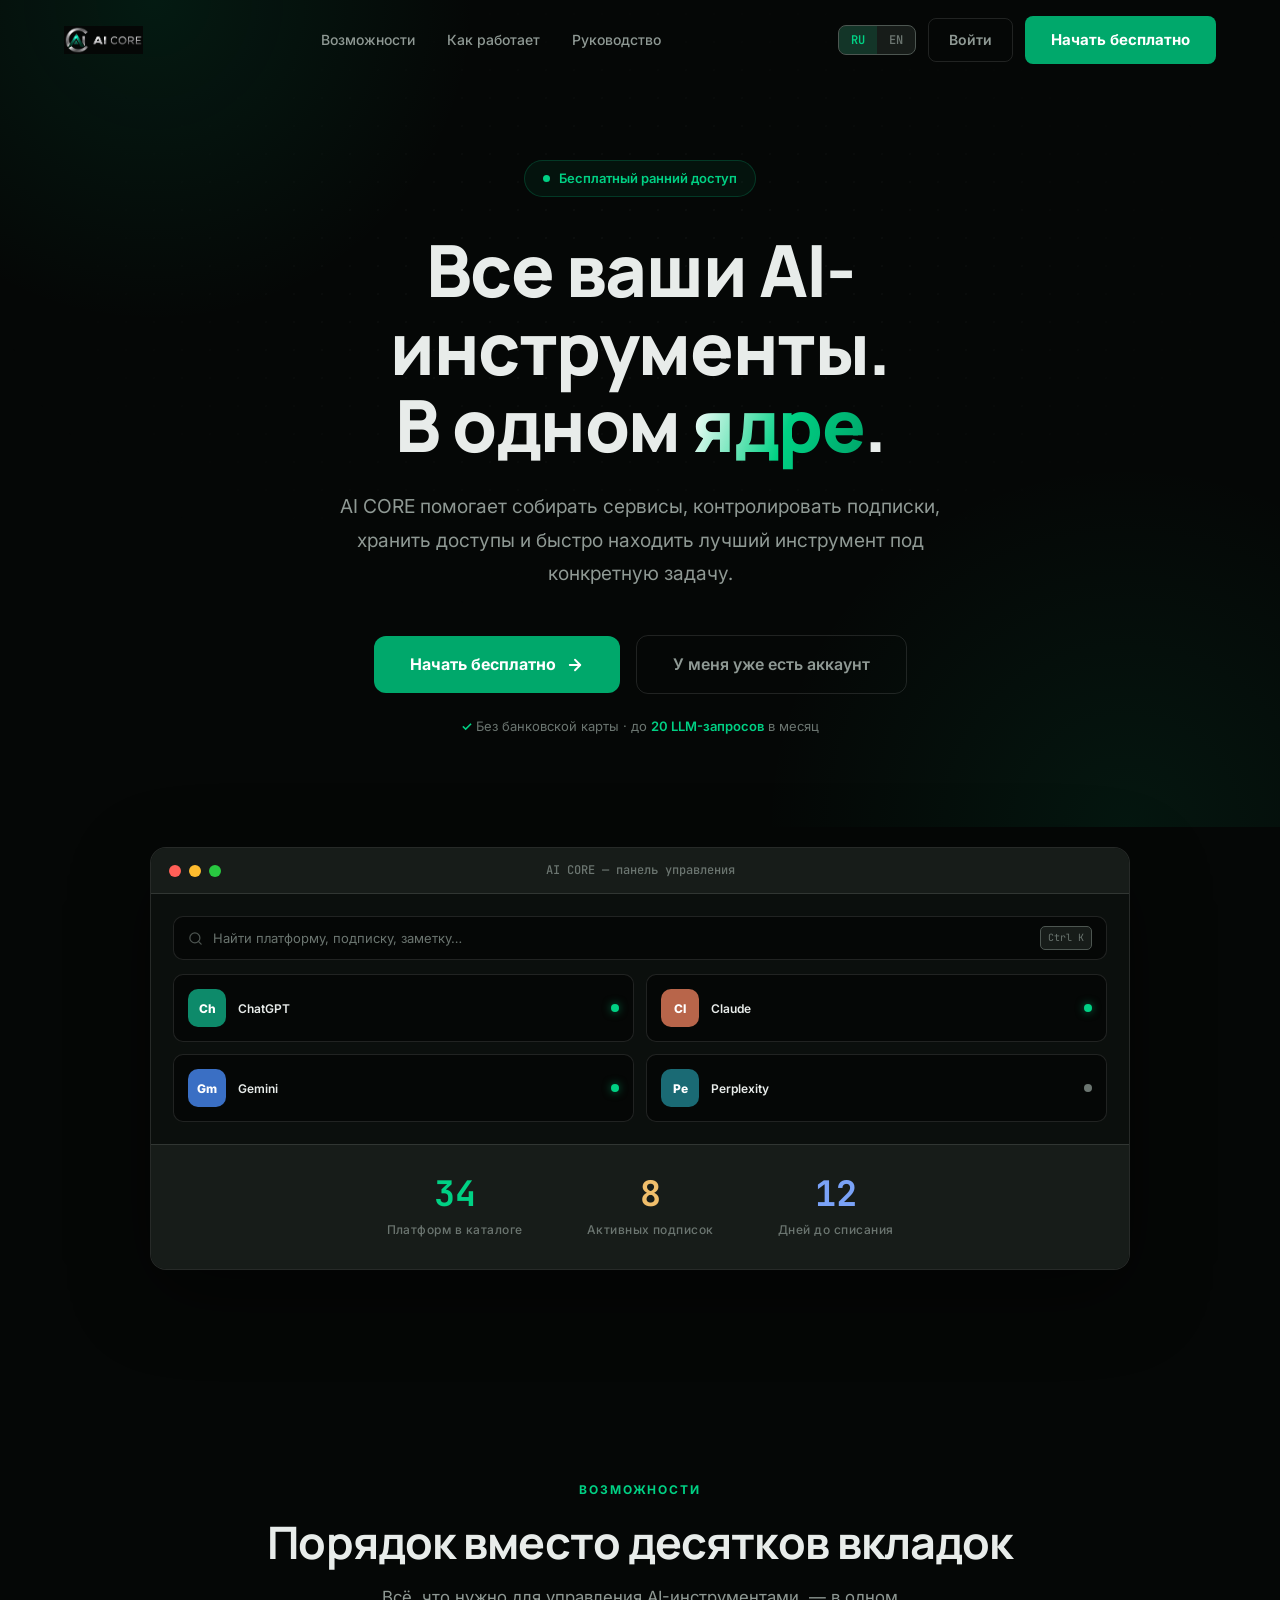
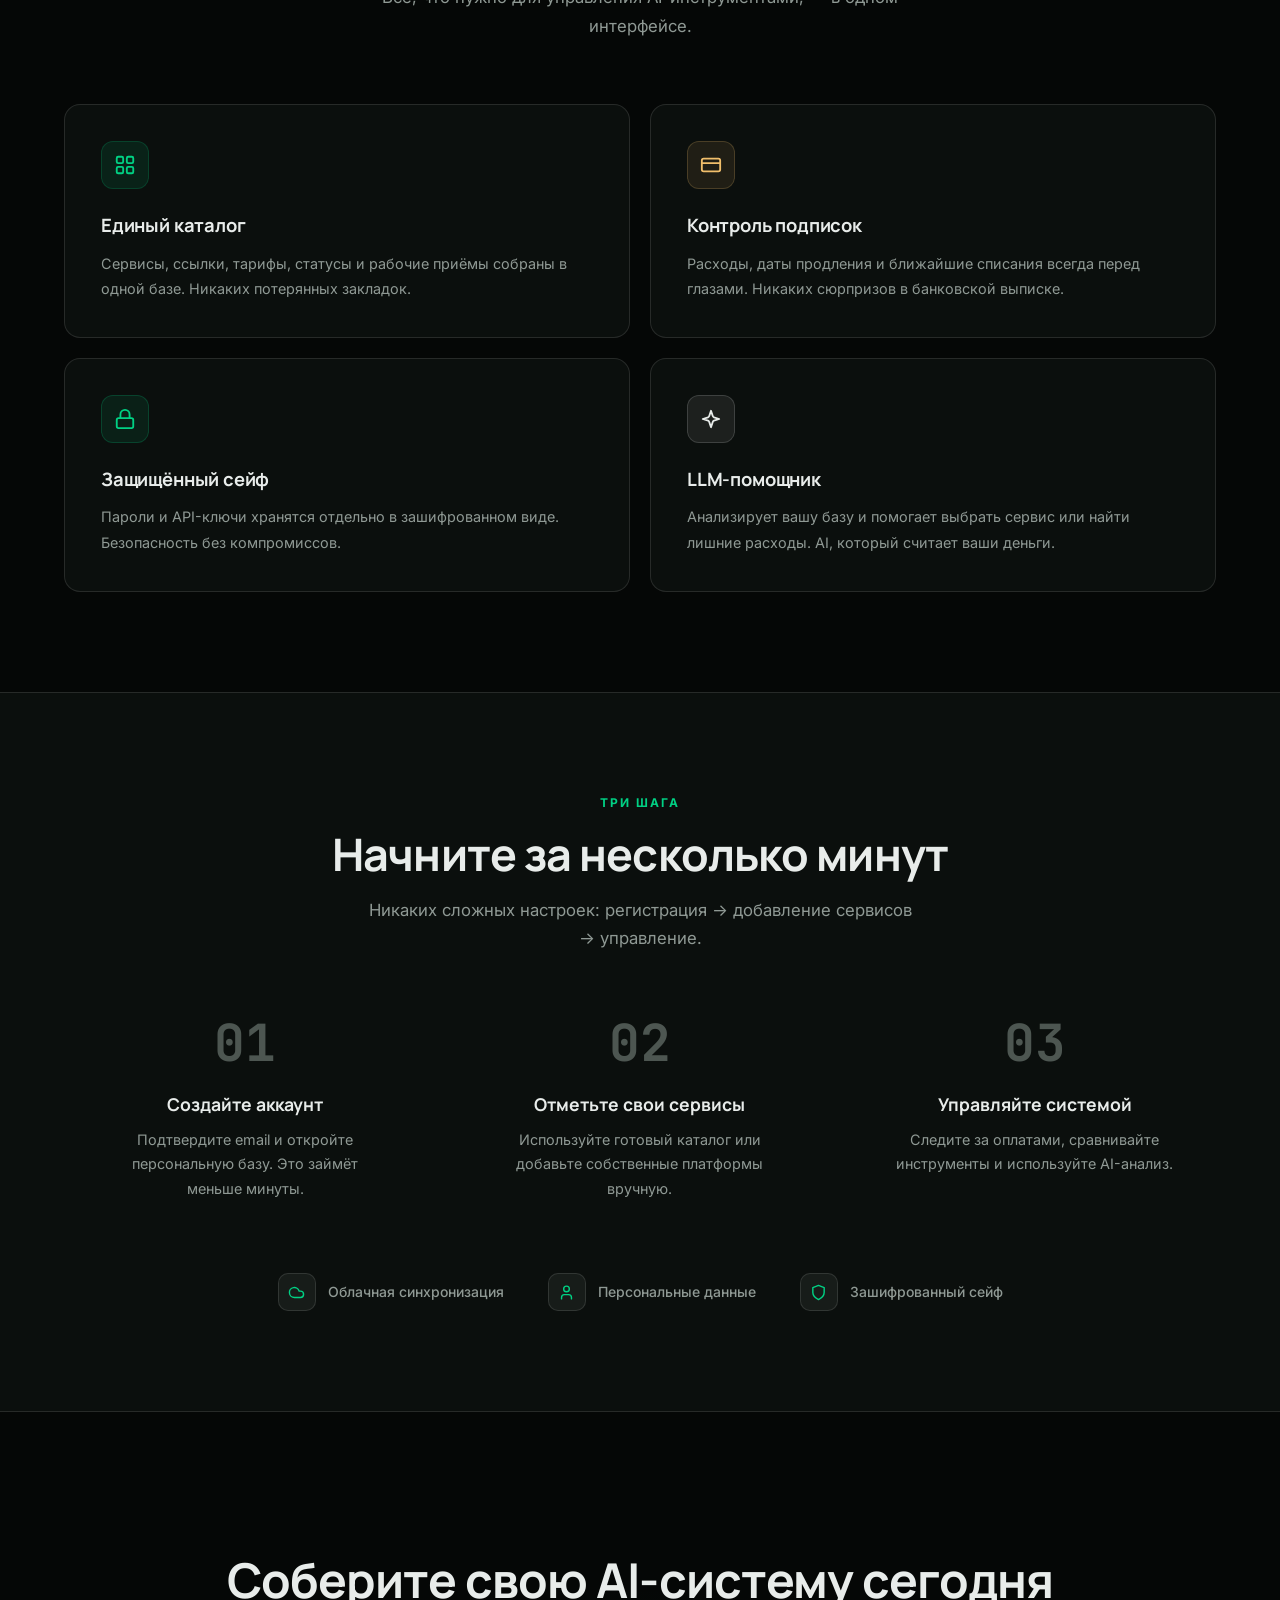
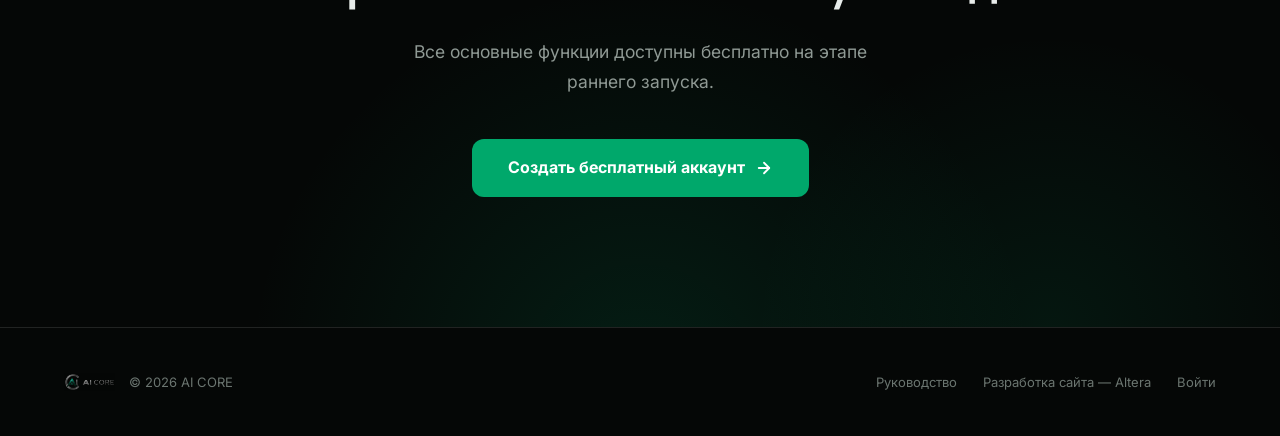
==== index.html @ 50fbb4fe "Ребрендинг по AI CORE Brand System 2026: изумруд вместо лаванды - Лендинг: токены Obsidian/Onyx/Grap" ====
<!DOCTYPE html>
<html translate="no" lang="ru" class="lang-ru">
<head>
<meta charset="UTF-8">
<meta name="google" content="notranslate">
<meta name="viewport" content="width=device-width, initial-scale=1.0">
<meta name="description" content="AI CORE — личное пространство для управления AI-платформами, подписками, доступами и рабочими приёмами.">
<meta name="theme-color" content="#050706">
<title>AI CORE — управляйте AI-инструментами в одном месте</title>
<link rel="icon" type="image/svg+xml" href="assets/AI-CORE-favicon.svg">
<link rel="icon" type="image/png" sizes="32x32" href="assets/AI-CORE-favicon-32.png">
<link rel="apple-touch-icon" href="assets/AI-CORE-apple-touch.png">
<meta property="og:title" content="AI CORE — управляйте AI-инструментами в одном месте">
<meta property="og:description" content="Сервисы, подписки, доступы и рабочие приёмы — всё в одном ядре.">
<meta property="og:image" content="assets/AI-CORE-og-image.png">
<meta property="og:type" content="website">
<meta property="og:url" content="https://vladimir-ing.github.io/Base_AI_platform/">
<link rel="preconnect" href="https://fonts.googleapis.com">
<link rel="preconnect" href="https://fonts.gstatic.com" crossorigin>
<link href="https://fonts.googleapis.com/css2?family=Manrope:wght@600;700;800&family=Inter:wght@400;500;600;700;800;900&family=JetBrains+Mono:wght@500;700&display=swap" rel="stylesheet">
<style>
*, *::before, *::after { margin: 0; padding: 0; box-sizing: border-box; }
:root {
  /* AI CORE Brand System 2026: Obsidian + серебро + изумруд (правило 80/15/5) */
  --bg: #050706;                        /* Obsidian — основной фон */
  --bg-card: #0B0F0D;                   /* Onyx — секции */
  --bg-elevated: #171C19;               /* Graphite — карточки, панели */
  --border: #4D5651;                    /* Steel — поля ввода и hover */
  --border-light: rgba(232, 236, 234, 0.12); /* Platinum 12% — спокойные линии */
  --text: #E8ECEA;                      /* Platinum — заголовки */
  --text-secondary: #8F9994;            /* Titanium — вторичный текст */
  --text-muted: #6B7570;
  --accent: #00A86B;                    /* Emerald — главный акцент, CTA */
  --accent-light: #00D184;              /* Signal — hover, активные состояния */
  --accent-dark: #005C3B;               /* Emerald Dark — pressed */
  --ok: #00D184;
  --orange: #f0be6b;
  --blue: #7aa2f7;
  --cyan: #00d4ff;
  --radius: 16px;
  --radius-sm: 10px;
  --radius-xs: 8px;
  --shadow: 0 24px 80px rgba(0, 0, 0, 0.45);
  --glow: 0 0 32px rgba(0, 209, 132, 0.18);
  --glow-subtle: 0 0 16px rgba(0, 209, 132, 0.10);
  --transition: 0.3s cubic-bezier(0.22, 1, 0.36, 1);
  --font-heading: 'Manrope', 'Inter', sans-serif;
  --font-mono: 'JetBrains Mono', 'SF Mono', Consolas, monospace;
}
html { scroll-behavior: smooth; scroll-padding-top: 90px; }
body {
  font-family: 'Inter', -apple-system, BlinkMacSystemFont, 'Segoe UI', sans-serif;
  background: var(--bg);
  color: var(--text);
  line-height: 1.6;
  overflow-x: hidden;
  -webkit-font-smoothing: antialiased;
  text-rendering: optimizeLegibility;
}
a { color: inherit; }
button { font-family: inherit; }
::selection { background: var(--accent); color: #fff; }
:focus-visible { outline: 2px solid var(--accent-light); outline-offset: 3px; border-radius: 4px; }
.container { max-width: 1200px; margin: 0 auto; padding: 0 24px; }

/* ── Переключение языка: видимость через класс на <html>, каждый элемент
      сохраняет своё природное отображение ─────────────────────────── */
.lang-ru [data-lang="en"], .lang-en [data-lang="ru"] { display: none !important; }

/* ── Анимации ──────────────────────────────────────────────────────── */
@keyframes fadeInUp { from { opacity: 0; transform: translateY(30px); } to { opacity: 1; transform: translateY(0); } }
@keyframes fadeIn { from { opacity: 0; } to { opacity: 1; } }
@keyframes pulseDot { 0%, 100% { opacity: 1; box-shadow: 0 0 0 0 rgba(0, 209, 132, 0.5); } 50% { opacity: 0.6; box-shadow: 0 0 0 5px rgba(0, 209, 132, 0); } }
@keyframes skeleton { 0% { opacity: 0.45; } 50% { opacity: 0.9; } 100% { opacity: 0.45; } }
.reveal { opacity: 0; transform: translateY(30px); transition: opacity 0.7s ease, transform 0.7s ease; }
.reveal.visible { opacity: 1; transform: translateY(0); }
.features-grid .reveal:nth-child(2) { transition-delay: 0.08s; }
.features-grid .reveal:nth-child(3) { transition-delay: 0.16s; }
.features-grid .reveal:nth-child(4) { transition-delay: 0.24s; }
.workflow-steps .reveal:nth-child(2) { transition-delay: 0.12s; }
.workflow-steps .reveal:nth-child(3) { transition-delay: 0.24s; }

/* ── Прогресс скролла ──────────────────────────────────────────────── */
.scroll-progress { position: fixed; top: 0; left: 0; height: 2px; width: 0; background: linear-gradient(90deg, var(--accent), var(--accent-light)); z-index: 1001; }

/* ── Навбар ────────────────────────────────────────────────────────── */
.navbar {
  position: fixed; top: 0; left: 0; right: 0; z-index: 1000;
  padding: 16px 0;
  transition: background 0.3s ease, backdrop-filter 0.3s ease, box-shadow 0.3s ease, padding 0.3s ease;
}
.navbar.scrolled {
  padding: 10px 0;
  background: rgba(5, 7, 6, 0.88);
  backdrop-filter: blur(20px) saturate(1.4);
  -webkit-backdrop-filter: blur(20px) saturate(1.4);
  box-shadow: 0 1px 0 var(--border-light);
}
.navbar-inner { display: flex; align-items: center; justify-content: space-between; max-width: 1200px; margin: 0 auto; padding: 0 24px; }
.navbar-logo { display: flex; align-items: center; gap: 10px; text-decoration: none; color: var(--text); }
.navbar-logo img { height: 28px; width: auto; display: block; }
.navbar-links { display: flex; align-items: center; gap: 32px; list-style: none; }
.navbar-links a { color: var(--text-secondary); text-decoration: none; font-size: 14px; font-weight: 500; transition: color var(--transition); }
.navbar-links a:hover { color: var(--text); }
.navbar-actions { display: flex; align-items: center; gap: 12px; }
.lang-switch { display: flex; background: var(--bg-elevated); border-radius: var(--radius-xs); overflow: hidden; border: 1px solid var(--border); }
.lang-btn { padding: 6px 12px; font-size: 12px; font-weight: 600; color: var(--text-muted); background: transparent; border: none; cursor: pointer; transition: all var(--transition); font-family: var(--font-mono); }
.lang-btn.active { background: rgba(0, 168, 107, 0.18); color: var(--accent-light); }
.lang-btn:hover:not(.active) { color: var(--text); }

/* ── Кнопки ────────────────────────────────────────────────────────── */
.btn-ghost {
  padding: 10px 20px; border-radius: var(--radius-xs); font-size: 14px; font-weight: 600;
  color: var(--text-secondary); background: transparent; border: 1px solid var(--border-light);
  cursor: pointer; text-decoration: none; transition: all var(--transition);
}
.btn-ghost:hover { color: var(--text); border-color: var(--border); background: var(--bg-elevated); }
.btn-primary {
  display: inline-flex; align-items: center; gap: 10px;
  padding: 12px 26px; border-radius: var(--radius-xs); font-size: 15px; font-weight: 700;
  color: #fff; background: var(--accent); border: none; cursor: pointer; text-decoration: none;
  transition: background var(--transition), box-shadow var(--transition);
}
.btn-primary:hover { background: var(--accent-light); box-shadow: var(--glow); }
.btn-primary:active { background: var(--accent-dark); box-shadow: var(--glow-subtle); }
.btn-primary svg { transition: transform var(--transition); }
.btn-primary:hover svg { transform: translateX(4px); }
.btn-large { padding: 16px 36px; font-size: 16px; border-radius: 12px; }
.mobile-toggle { display: none; background: none; border: none; color: var(--text); cursor: pointer; padding: 6px; }
.mobile-toggle svg { display: block; }

/* ── Hero ──────────────────────────────────────────────────────────── */
.hero { padding: 160px 0 90px; text-align: center; position: relative; overflow: hidden; }
.hero::before {
  content: ''; position: absolute; inset: 0;
  background:
    radial-gradient(460px circle at 12% 0%, rgba(0, 168, 107, 0.12), transparent 70%),
    radial-gradient(520px circle at 88% 100%, rgba(0, 209, 132, 0.08), transparent 70%);
  pointer-events: none;
}
.hero::after {
  content: ''; position: absolute; inset: 0; pointer-events: none;
  background-image: radial-gradient(rgba(232, 236, 234, 0.03) 1px, transparent 1px);
  background-size: 28px 28px;
  -webkit-mask-image: radial-gradient(ellipse 70% 55% at 50% 35%, #000 20%, transparent 75%);
  mask-image: radial-gradient(ellipse 70% 55% at 50% 35%, #000 20%, transparent 75%);
}
.hero .container { position: relative; z-index: 1; }
.hero-badge {
  display: inline-flex; align-items: center; gap: 9px; padding: 7px 18px;
  background: rgba(0, 168, 107, 0.08); border: 1px solid rgba(0, 168, 107, 0.26);
  border-radius: 100px; font-size: 13px; font-weight: 600; color: var(--accent-light);
  margin-bottom: 34px; animation: fadeIn 0.8s ease;
}
.hero-badge-dot { width: 7px; height: 7px; flex: none; background: var(--accent-light); border-radius: 50%; animation: pulseDot 2s infinite; }
.hero h1 {
  font-family: var(--font-heading);
  font-size: clamp(2.8rem, 6vw, 4.5rem); font-weight: 800; line-height: 1.08;
  letter-spacing: -0.02em; margin-bottom: 26px; max-width: 800px;
  margin-left: auto; margin-right: auto;
  animation: fadeInUp 0.8s ease 0.1s both;
}
.hero h1 .highlight {
  background: linear-gradient(110deg, #fff 5%, #00D184 55%, #00A86B 95%);
  -webkit-background-clip: text; -webkit-text-fill-color: transparent; background-clip: text;
}
.hero-subtitle {
  font-size: clamp(1rem, 2vw, 1.2rem); color: var(--text-secondary);
  max-width: 620px; margin: 0 auto 44px; line-height: 1.75;
  animation: fadeInUp 0.8s ease 0.2s both;
}
.hero-actions { display: flex; align-items: center; justify-content: center; gap: 16px; margin-bottom: 22px; flex-wrap: wrap; animation: fadeInUp 0.8s ease 0.3s both; }
.hero-note { font-size: 13px; color: var(--text-muted); animation: fadeInUp 0.8s ease 0.4s both; }
.hero-note b { color: var(--ok); font-weight: 600; }

/* ── Превью продукта ───────────────────────────────────────────────── */
.preview { padding: 20px 0 110px; position: relative; }
.preview-window {
  max-width: 980px; margin: 0 auto; background: var(--bg-card);
  border: 1px solid var(--border-light); border-radius: var(--radius);
  overflow: hidden; box-shadow: var(--shadow);
}
.preview-titlebar {
  display: flex; align-items: center; gap: 8px; padding: 13px 18px;
  background: var(--bg-elevated); border-bottom: 1px solid var(--border-light);
}
.preview-dot { width: 12px; height: 12px; border-radius: 50%; flex: none; }
.preview-dot.red { background: #ff5f57; } .preview-dot.yellow { background: #febc2e; } .preview-dot.green { background: #28c840; }
.preview-titlebar-text { flex: 1; text-align: center; font-size: 12px; color: var(--text-muted); font-weight: 500; font-family: var(--font-mono); }
.preview-body { padding: 22px; display: grid; gap: 14px; }
.mock-search {
  display: flex; align-items: center; gap: 10px; height: 44px; padding: 0 14px;
  background: var(--bg); border: 1px solid var(--border-light); border-radius: var(--radius-sm);
  color: var(--text-muted); font-size: 13px;
}
.mock-search svg { flex: none; opacity: 0.7; }
.mock-search .kbd {
  margin-left: auto; font-family: var(--font-mono); font-size: 10px; padding: 3px 7px;
  border: 1px solid var(--border); border-radius: 5px; background: var(--bg-elevated); color: var(--text-muted);
}
.mock-grid { display: grid; grid-template-columns: repeat(2, 1fr); gap: 12px; }
.mock-card {
  display: flex; align-items: center; gap: 12px; padding: 14px;
  background: var(--bg); border: 1px solid var(--border-light); border-radius: var(--radius-sm);
  transition: border-color var(--transition), transform var(--transition);
}
.mock-card:hover { border-color: var(--border); transform: translateY(-2px); }
.mock-icon { width: 38px; height: 38px; flex: none; display: grid; place-items: center; border-radius: 10px; font-size: 12px; font-weight: 800; color: #fff; }
.mock-icon.chat { background: #0D8A6A; } .mock-icon.coral { background: #B8654A; }
.mock-icon.blue { background: #3A6FC4; } .mock-icon.cyan { background: #1A6A74; }
.mock-card-body { flex: 1; min-width: 0; }
.mock-card b { display: block; font-size: 12px; font-weight: 600; }
.mock-line { height: 5px; margin-top: 7px; border-radius: 4px; background: rgba(232, 236, 234, 0.08); animation: skeleton 2.6s ease-in-out infinite; }
.mock-line.short { width: 62%; }
.mock-status { width: 8px; height: 8px; flex: none; border-radius: 50%; }
.mock-status.on { background: var(--ok); box-shadow: 0 0 8px rgba(0, 209, 132, 0.55); }
.mock-status.off { background: var(--text-muted); }
.preview-stats {
  display: flex; justify-content: center; gap: 64px; padding: 30px 24px;
  background: var(--bg-elevated); border-top: 1px solid var(--border-light); flex-wrap: wrap;
}
.preview-stat { text-align: center; }
.preview-stat-value { font-size: 2.2rem; font-weight: 700; letter-spacing: -0.02em; font-family: var(--font-mono); line-height: 1.1; }
.preview-stat-value.green { color: var(--ok); } .preview-stat-value.orange { color: var(--orange); } .preview-stat-value.blue { color: var(--blue); }
.preview-stat-label { font-size: 12px; color: var(--text-muted); margin-top: 6px; font-weight: 500; letter-spacing: 0.04em; }

/* ── Секции ────────────────────────────────────────────────────────── */
.features { padding: 100px 0; }
.section-label { font-size: 12px; font-weight: 700; letter-spacing: 0.16em; text-transform: uppercase; color: var(--accent-light); text-align: center; margin-bottom: 16px; }
.section-title { font-family: var(--font-heading); font-size: clamp(1.8rem, 4vw, 2.8rem); font-weight: 700; text-align: center; letter-spacing: -0.02em; margin-bottom: 16px; line-height: 1.15; }
.section-subtitle { font-size: 1.05rem; color: var(--text-secondary); text-align: center; max-width: 560px; margin: 0 auto 64px; line-height: 1.7; }

.features-grid { display: grid; grid-template-columns: 1fr 1fr; gap: 20px; }
.feature-card {
  background: var(--bg-card); border: 1px solid var(--border-light); border-radius: var(--radius);
  padding: 36px; transition: transform var(--transition), border-color var(--transition), box-shadow var(--transition);
  position: relative; overflow: hidden;
}
.feature-card::before {
  content: ''; position: absolute; top: 0; left: 10%; right: 10%; height: 2px;
  background: linear-gradient(90deg, transparent, var(--accent), var(--accent-light), transparent);
  opacity: 0; transition: opacity var(--transition);
}
.feature-card:hover { border-color: rgba(0, 209, 132, 0.45); transform: translateY(-3px); box-shadow: 0 12px 40px rgba(0, 0, 0, 0.35); }
.feature-card:hover::before { opacity: 1; }
.feature-icon {
  width: 48px; height: 48px; border-radius: 12px; display: grid; place-items: center;
  margin-bottom: 22px; border: 1px solid;
}
.feature-icon.catalog { background: rgba(0, 168, 107, 0.12); border-color: rgba(0, 168, 107, 0.24); color: var(--accent-light); }
.feature-icon.billing { background: rgba(240, 190, 107, 0.09); border-color: rgba(240, 190, 107, 0.2); color: var(--orange); }
.feature-icon.vault { background: rgba(0, 209, 132, 0.09); border-color: rgba(0, 209, 132, 0.2); color: var(--ok); }
.feature-icon.ai { background: rgba(232, 236, 234, 0.08); border-color: rgba(232, 236, 234, 0.16); color: var(--text); }
.feature-card h3 { font-family: var(--font-heading); font-size: 1.15rem; font-weight: 700; margin-bottom: 10px; letter-spacing: -0.01em; }
.feature-card p { font-size: 0.9rem; color: var(--text-secondary); line-height: 1.75; }

/* ── Как работает ──────────────────────────────────────────────────── */
.workflow { padding: 100px 0; background: var(--bg-card); border-top: 1px solid var(--border-light); border-bottom: 1px solid var(--border-light); }
.workflow-steps { display: grid; grid-template-columns: repeat(3, 1fr); gap: 32px; margin-top: 64px; }
.workflow-step { text-align: center; }
.workflow-step-number {
  font-family: var(--font-mono); font-size: 3.2rem; font-weight: 700;
  color: var(--border); line-height: 1; margin-bottom: 22px;
  transition: color var(--transition), text-shadow var(--transition);
}
.workflow-step:hover .workflow-step-number { color: var(--accent); }
.workflow-step h3 { font-family: var(--font-heading); font-size: 1.1rem; font-weight: 700; margin-bottom: 10px; }
.workflow-step p { font-size: 0.9rem; color: var(--text-secondary); line-height: 1.7; max-width: 280px; margin: 0 auto; }
.trust { display: flex; justify-content: center; gap: 44px; margin-top: 72px; flex-wrap: wrap; }
.trust-item { display: flex; align-items: center; gap: 12px; font-size: 14px; color: var(--text-secondary); font-weight: 500; }
.trust-icon { width: 38px; height: 38px; border-radius: var(--radius-sm); background: var(--bg-elevated); border: 1px solid var(--border-light); display: grid; place-items: center; color: var(--accent-light); }

/* ── Финальный CTA ─────────────────────────────────────────────────── */
.cta { padding: 130px 0; text-align: center; position: relative; overflow: hidden; }
.cta::before {
  content: ''; position: absolute; inset: 0;
  background:
    radial-gradient(560px circle at 50% 110%, rgba(0, 168, 107, 0.14), transparent 70%),
    radial-gradient(420px circle at 82% 100%, rgba(0, 209, 132, 0.08), transparent 70%);
  pointer-events: none;
}
.cta .container { position: relative; z-index: 1; }
.cta h2 { font-family: var(--font-heading); font-size: clamp(2rem, 4vw, 3rem); font-weight: 700; letter-spacing: -0.02em; margin-bottom: 18px; }
.cta p { font-size: 1.1rem; color: var(--text-secondary); margin: 0 auto 42px; max-width: 500px; line-height: 1.7; }

/* ── Футер ─────────────────────────────────────────────────────────── */
.footer { padding: 44px 0; border-top: 1px solid var(--border-light); }
.footer-inner { display: flex; align-items: center; justify-content: space-between; flex-wrap: wrap; gap: 18px; }
.footer-left { display: flex; align-items: center; gap: 14px; }
.footer-logo { height: 18px; width: auto; opacity: 0.55; display: block; }
.footer-copy { font-size: 13px; color: var(--text-muted); }
.footer-links { display: flex; gap: 26px; }
.footer-links a { font-size: 13px; color: var(--text-muted); text-decoration: none; transition: color var(--transition); }
.footer-links a:hover { color: var(--text-secondary); }

/* ── Мобильная версия ──────────────────────────────────────────────── */
@media (max-width: 768px) {
  .mobile-toggle { display: block; }
  .navbar-links {
    display: none; position: absolute; top: 100%; left: 0; right: 0;
    flex-direction: column; align-items: stretch; gap: 0;
    background: rgba(5, 7, 6, 0.96); backdrop-filter: blur(20px);
    -webkit-backdrop-filter: blur(20px);
    border-bottom: 1px solid var(--border-light); padding: 8px 24px 16px;
  }
  .navbar-links.open { display: flex; }
  .navbar-links li { border-top: 1px solid var(--border-light); }
  .navbar-links li:first-child { border-top: none; }
  .navbar-links a { display: block; padding: 14px 0; font-size: 15px; }
  .navbar-actions .btn-ghost { display: none; }
  .hero { padding: 130px 0 70px; }
  .hero-actions { flex-direction: column; width: 100%; }
  .hero-actions .btn-primary, .hero-actions .btn-ghost { width: 100%; justify-content: center; }
  .features, .workflow { padding: 64px 0; }
  .features-grid, .workflow-steps { grid-template-columns: 1fr; }
  .preview { padding: 10px 0 70px; }
  .preview-stats { gap: 28px; }
  .mock-grid { grid-template-columns: 1fr; }
  .trust { gap: 20px; flex-direction: column; align-items: center; }
}
@media (prefers-reduced-motion: reduce) {
  html { scroll-behavior: auto; }
  .reveal { opacity: 1; transform: none; transition: none; }
  .hero-badge-dot, .mock-line { animation: none; }
  .btn-primary, .feature-card, .workflow-step-number { transition: none; }
}
</style>
</head>
<body>
<div class="scroll-progress" id="scrollProgress"></div>

<nav class="navbar" id="navbar">
  <div class="navbar-inner">
    <a href="index.html" class="navbar-logo" aria-label="AI CORE">
      <img src="assets/AI-CORE-logo-horizontal-web.png" alt="AI CORE">
    </a>
    <button class="mobile-toggle" id="mobileToggle" aria-label="Меню" aria-expanded="false">
      <svg id="iconMenu" width="22" height="22" viewBox="0 0 24 24" fill="none" stroke="currentColor" stroke-width="2" stroke-linecap="round"><line x1="4" y1="7" x2="20" y2="7"/><line x1="4" y1="12" x2="20" y2="12"/><line x1="4" y1="17" x2="20" y2="17"/></svg>
      <svg id="iconClose" width="22" height="22" viewBox="0 0 24 24" fill="none" stroke="currentColor" stroke-width="2" stroke-linecap="round" style="display:none"><line x1="6" y1="6" x2="18" y2="18"/><line x1="18" y1="6" x2="6" y2="18"/></svg>
    </button>
    <ul class="navbar-links" id="navLinks">
      <li><a href="#features"><span data-lang="ru">Возможности</span><span data-lang="en">Features</span></a></li>
      <li><a href="#workflow"><span data-lang="ru">Как работает</span><span data-lang="en">How it works</span></a></li>
      <li><a href="guide.html"><span data-lang="ru">Руководство</span><span data-lang="en">Guide</span></a></li>
    </ul>
    <div class="navbar-actions">
      <div class="lang-switch" role="group" aria-label="Language">
        <button class="lang-btn" type="button" data-set-lang="ru">RU</button>
        <button class="lang-btn" type="button" data-set-lang="en">EN</button>
      </div>
      <a href="login.html?view=login" class="btn-ghost"><span data-lang="ru">Войти</span><span data-lang="en">Log in</span></a>
      <a href="login.html?view=signup" class="btn-primary"><span data-lang="ru">Начать бесплатно</span><span data-lang="en">Get started</span></a>
    </div>
  </div>
</nav>

<section class="hero">
  <div class="container">
    <div class="hero-badge"><span class="hero-badge-dot"></span><span data-lang="ru">Бесплатный ранний доступ</span><span data-lang="en">Free early access</span></div>
    <h1 data-lang="ru">Все ваши AI-инструменты.<br>В одном <span class="highlight">ядре</span>.</h1>
    <h1 data-lang="en">All your AI tools.<br>In one <span class="highlight">core</span>.</h1>
    <p class="hero-subtitle" data-lang="ru">AI CORE помогает собирать сервисы, контролировать подписки, хранить доступы и быстро находить лучший инструмент под конкретную задачу.</p>
    <p class="hero-subtitle" data-lang="en">AI CORE helps you collect services, track subscriptions, store credentials, and quickly find the best tool for any task.</p>
    <div class="hero-actions">
      <a href="login.html?view=signup" class="btn-primary btn-large">
        <span data-lang="ru">Начать бесплатно</span><span data-lang="en">Get started free</span>
        <svg width="18" height="18" viewBox="0 0 24 24" fill="none" stroke="currentColor" stroke-width="2.4" stroke-linecap="round" stroke-linejoin="round"><line x1="5" y1="12" x2="19" y2="12"/><polyline points="12 5 19 12 12 19"/></svg>
      </a>
      <a href="login.html?view=login" class="btn-ghost btn-large"><span data-lang="ru">У меня уже есть аккаунт</span><span data-lang="en">I already have an account</span></a>
    </div>
    <p class="hero-note"><b>✓</b> <span data-lang="ru">Без банковской карты · до <b>20 LLM-запросов</b> в месяц</span><span data-lang="en">No credit card · up to <b>20 LLM requests</b> per month</span></p>
  </div>
</section>

<section class="preview reveal">
  <div class="container">
    <div class="preview-window">
      <div class="preview-titlebar">
        <span class="preview-dot red"></span><span class="preview-dot yellow"></span><span class="preview-dot green"></span>
        <span class="preview-titlebar-text" data-lang="ru">AI CORE — панель управления</span>
        <span class="preview-titlebar-text" data-lang="en">AI CORE — dashboard</span>
        <span style="width:52px" aria-hidden="true"></span>
      </div>
      <div class="preview-body">
        <div class="mock-search">
          <svg width="15" height="15" viewBox="0 0 24 24" fill="none" stroke="currentColor" stroke-width="2" stroke-linecap="round"><circle cx="11" cy="11" r="8"/><line x1="21" y1="21" x2="16.65" y2="16.65"/></svg>
          <span data-lang="ru">Найти платформу, подписку, заметку…</span>
          <span data-lang="en">Search platforms, subscriptions, notes…</span>
          <span class="kbd">Ctrl K</span>
        </div>
        <div class="mock-grid">
          <div class="mock-card"><span class="mock-icon chat">Ch</span><div class="mock-card-body"><b>ChatGPT</b><span class="mock-line"></span></div><span class="mock-status on"></span></div>
          <div class="mock-card"><span class="mock-icon coral">Cl</span><div class="mock-card-body"><b>Claude</b><span class="mock-line short"></span></div><span class="mock-status on"></span></div>
          <div class="mock-card"><span class="mock-icon blue">Gm</span><div class="mock-card-body"><b>Gemini</b><span class="mock-line short"></span></div><span class="mock-status on"></span></div>
          <div class="mock-card"><span class="mock-icon cyan">Pe</span><div class="mock-card-body"><b>Perplexity</b><span class="mock-line"></span></div><span class="mock-status off"></span></div>
        </div>
      </div>
      <div class="preview-stats">
        <div class="preview-stat">
          <div class="preview-stat-value green" data-count="34">0</div>
          <div class="preview-stat-label" data-lang="ru">Платформ в каталоге</div>
          <div class="preview-stat-label" data-lang="en">Platforms tracked</div>
        </div>
        <div class="preview-stat">
          <div class="preview-stat-value orange" data-count="8">0</div>
          <div class="preview-stat-label" data-lang="ru">Активных подписок</div>
          <div class="preview-stat-label" data-lang="en">Active subscriptions</div>
        </div>
        <div class="preview-stat">
          <div class="preview-stat-value blue" data-count="12">0</div>
          <div class="preview-stat-label" data-lang="ru">Дней до списания</div>
          <div class="preview-stat-label" data-lang="en">Days until billing</div>
        </div>
      </div>
    </div>
  </div>
</section>

<section class="features" id="features">
  <div class="container">
    <div class="section-label reveal"><span data-lang="ru">Возможности</span><span data-lang="en">Features</span></div>
    <h2 class="section-title reveal" data-lang="ru">Порядок вместо десятков вкладок</h2>
    <h2 class="section-title reveal" data-lang="en">Clarity instead of dozens of tabs</h2>
    <p class="section-subtitle reveal" data-lang="ru">Всё, что нужно для управления AI-инструментами, — в одном интерфейсе.</p>
    <p class="section-subtitle reveal" data-lang="en">Everything you need to manage AI tools — in one interface.</p>
    <div class="features-grid">
      <div class="feature-card reveal">
        <div class="feature-icon catalog">
          <svg width="22" height="22" viewBox="0 0 24 24" fill="none" stroke="currentColor" stroke-width="2" stroke-linecap="round" stroke-linejoin="round"><rect x="3" y="3" width="7" height="7" rx="1.5"/><rect x="14" y="3" width="7" height="7" rx="1.5"/><rect x="14" y="14" width="7" height="7" rx="1.5"/><rect x="3" y="14" width="7" height="7" rx="1.5"/></svg>
        </div>
        <h3 data-lang="ru">Единый каталог</h3><h3 data-lang="en">Unified catalog</h3>
        <p data-lang="ru">Сервисы, ссылки, тарифы, статусы и рабочие приёмы собраны в одной базе. Никаких потерянных закладок.</p>
        <p data-lang="en">Services, links, pricing, statuses and workflows — all in one place. No more lost bookmarks.</p>
      </div>
      <div class="feature-card reveal">
        <div class="feature-icon billing">
          <svg width="22" height="22" viewBox="0 0 24 24" fill="none" stroke="currentColor" stroke-width="2" stroke-linecap="round" stroke-linejoin="round"><rect x="2" y="5" width="20" height="14" rx="2"/><line x1="2" y1="10" x2="22" y2="10"/></svg>
        </div>
        <h3 data-lang="ru">Контроль подписок</h3><h3 data-lang="en">Subscription tracking</h3>
        <p data-lang="ru">Расходы, даты продления и ближайшие списания всегда перед глазами. Никаких сюрпризов в банковской выписке.</p>
        <p data-lang="en">Expenses, renewal dates and upcoming charges at a glance. No surprises on your bank statement.</p>
      </div>
      <div class="feature-card reveal">
        <div class="feature-icon vault">
          <svg width="22" height="22" viewBox="0 0 24 24" fill="none" stroke="currentColor" stroke-width="2" stroke-linecap="round" stroke-linejoin="round"><rect x="3" y="11" width="18" height="11" rx="2"/><path d="M7 11V7a5 5 0 0 1 10 0v4"/></svg>
        </div>
        <h3 data-lang="ru">Защищённый сейф</h3><h3 data-lang="en">Encrypted vault</h3>
        <p data-lang="ru">Пароли и API-ключи хранятся отдельно в зашифрованном виде. Безопасность без компромиссов.</p>
        <p data-lang="en">Passwords and API keys are stored separately in encrypted form. Security without compromise.</p>
      </div>
      <div class="feature-card reveal">
        <div class="feature-icon ai">
          <svg width="22" height="22" viewBox="0 0 24 24" fill="none" stroke="currentColor" stroke-width="2" stroke-linecap="round" stroke-linejoin="round"><path d="M12 3l1.9 5.8a2 2 0 0 0 1.3 1.3L21 12l-5.8 1.9a2 2 0 0 0-1.3 1.3L12 21l-1.9-5.8a2 2 0 0 0-1.3-1.3L3 12l5.8-1.9a2 2 0 0 0 1.3-1.3L12 3z"/></svg>
        </div>
        <h3 data-lang="ru">LLM-помощник</h3><h3 data-lang="en">LLM assistant</h3>
        <p data-lang="ru">Анализирует вашу базу и помогает выбрать сервис или найти лишние расходы. AI, который считает ваши деньги.</p>
        <p data-lang="en">Analyzes your database to recommend services and uncover unnecessary spending. AI that counts your money.</p>
      </div>
    </div>
  </div>
</section>

<section class="workflow" id="workflow">
  <div class="container">
    <div class="section-label reveal"><span data-lang="ru">Три шага</span><span data-lang="en">Three steps</span></div>
    <h2 class="section-title reveal" data-lang="ru">Начните за несколько минут</h2>
    <h2 class="section-title reveal" data-lang="en">Get started in minutes</h2>
    <p class="section-subtitle reveal" data-lang="ru">Никаких сложных настроек: регистрация → добавление сервисов → управление.</p>
    <p class="section-subtitle reveal" data-lang="en">No complex setup: sign up → add services → stay in control.</p>
    <div class="workflow-steps">
      <div class="workflow-step reveal">
        <div class="workflow-step-number">01</div>
        <h3 data-lang="ru">Создайте аккаунт</h3><h3 data-lang="en">Create an account</h3>
        <p data-lang="ru">Подтвердите email и откройте персональную базу. Это займёт меньше минуты.</p>
        <p data-lang="en">Confirm your email and open your personal database. It takes less than a minute.</p>
      </div>
      <div class="workflow-step reveal">
        <div class="workflow-step-number">02</div>
        <h3 data-lang="ru">Отметьте свои сервисы</h3><h3 data-lang="en">Add your services</h3>
        <p data-lang="ru">Используйте готовый каталог или добавьте собственные платформы вручную.</p>
        <p data-lang="en">Use the built-in catalog or add your own platforms manually.</p>
      </div>
      <div class="workflow-step reveal">
        <div class="workflow-step-number">03</div>
        <h3 data-lang="ru">Управляйте системой</h3><h3 data-lang="en">Stay in control</h3>
        <p data-lang="ru">Следите за оплатами, сравнивайте инструменты и используйте AI-анализ.</p>
        <p data-lang="en">Track payments, compare tools and leverage AI-powered analysis.</p>
      </div>
    </div>
    <div class="trust reveal">
      <div class="trust-item">
        <div class="trust-icon"><svg width="17" height="17" viewBox="0 0 24 24" fill="none" stroke="currentColor" stroke-width="2" stroke-linecap="round" stroke-linejoin="round"><path d="M17.5 19H9a7 7 0 1 1 6.71-9h1.79a4.5 4.5 0 1 1 0 9Z"/></svg></div>
        <span data-lang="ru">Облачная синхронизация</span><span data-lang="en">Cloud sync</span>
      </div>
      <div class="trust-item">
        <div class="trust-icon"><svg width="17" height="17" viewBox="0 0 24 24" fill="none" stroke="currentColor" stroke-width="2" stroke-linecap="round" stroke-linejoin="round"><path d="M19 21v-2a4 4 0 0 0-4-4H9a4 4 0 0 0-4 4v2"/><circle cx="12" cy="7" r="4"/></svg></div>
        <span data-lang="ru">Персональные данные</span><span data-lang="en">Personal data</span>
      </div>
      <div class="trust-item">
        <div class="trust-icon"><svg width="17" height="17" viewBox="0 0 24 24" fill="none" stroke="currentColor" stroke-width="2" stroke-linecap="round" stroke-linejoin="round"><path d="M12 22s8-4 8-10V5l-8-3-8 3v7c0 6 8 10 8 10z"/></svg></div>
        <span data-lang="ru">Зашифрованный сейф</span><span data-lang="en">Encrypted vault</span>
      </div>
    </div>
  </div>
</section>

<section class="cta reveal">
  <div class="container">
    <h2 data-lang="ru">Соберите свою AI-систему сегодня</h2>
    <h2 data-lang="en">Build your AI system today</h2>
    <p data-lang="ru">Все основные функции доступны бесплатно на этапе раннего запуска.</p>
    <p data-lang="en">All core features are free during the early access period.</p>
    <a href="login.html?view=signup" class="btn-primary btn-large">
      <span data-lang="ru">Создать бесплатный аккаунт</span><span data-lang="en">Create a free account</span>
      <svg width="18" height="18" viewBox="0 0 24 24" fill="none" stroke="currentColor" stroke-width="2.4" stroke-linecap="round" stroke-linejoin="round"><line x1="5" y1="12" x2="19" y2="12"/><polyline points="12 5 19 12 12 19"/></svg>
    </a>
  </div>
</section>

<footer class="footer">
  <div class="container">
    <div class="footer-inner">
      <div class="footer-left">
        <img src="assets/AI-CORE-logo-horizontal-web.png" alt="AI CORE" class="footer-logo">
        <span class="footer-copy">© 2026 AI CORE</span>
      </div>
      <div class="footer-links">
        <a href="guide.html"><span data-lang="ru">Руководство</span><span data-lang="en">Guide</span></a>
        <a href="altera.html"><span data-lang="ru">Разработка сайта — Altera</span><span data-lang="en">Built by Altera</span></a>
        <a href="login.html?view=login"><span data-lang="ru">Войти</span><span data-lang="en">Log in</span></a>
      </div>
    </div>
  </div>
</footer>

<script>
(function () {
  'use strict';

  /* ── Язык: класс на <html>, выбор сохраняется вместе с остальными
        страницами сайта (общий ключ localStorage) ─────────────────── */
  var LANG_KEY = 'ai-core-lang-v1';
  var LEGACY_KEY = 'aicore_language';
  var TITLES = {
    ru: 'AI CORE — управляйте AI-инструментами в одном месте',
    en: 'AI CORE — manage all your AI tools in one place'
  };
  var langButtons = Array.prototype.slice.call(document.querySelectorAll('.lang-btn'));

  function setLang(lang) {
    lang = lang === 'en' ? 'en' : 'ru';
    var root = document.documentElement;
    root.lang = lang;
    root.classList.remove('lang-ru', 'lang-en');
    root.classList.add('lang-' + lang);
    document.title = TITLES[lang];
    langButtons.forEach(function (btn) {
      var active = btn.getAttribute('data-set-lang') === lang;
      btn.classList.toggle('active', active);
      btn.setAttribute('aria-pressed', String(active));
    });
    try { localStorage.setItem(LANG_KEY, lang); } catch (e) {}
  }

  langButtons.forEach(function (btn) {
    btn.addEventListener('click', function () { setLang(btn.getAttribute('data-set-lang')); });
  });

  var stored = null;
  try { stored = localStorage.getItem(LANG_KEY) || localStorage.getItem(LEGACY_KEY); } catch (e) {}
  setLang(stored === 'en' ? 'en' : 'ru');

  /* ── Прогресс скролла и блюр навбара ────────────────────────────── */
  var progressBar = document.getElementById('scrollProgress');
  var navbar = document.getElementById('navbar');

  function onScroll() {
    var s = window.scrollY || window.pageYOffset;
    var d = document.documentElement.scrollHeight - window.innerHeight;
    progressBar.style.width = d > 0 ? (s / d * 100) + '%' : '0%';
    navbar.classList.toggle('scrolled', s > 40);
  }

  var ticking = false;
  window.addEventListener('scroll', function () {
    if (!ticking) {
      window.requestAnimationFrame(function () { onScroll(); ticking = false; });
      ticking = true;
    }
  }, { passive: true });
  onScroll();

  /* ── Мобильное меню ─────────────────────────────────────────────── */
  var toggle = document.getElementById('mobileToggle');
  var navLinks = document.getElementById('navLinks');
  var iconMenu = document.getElementById('iconMenu');
  var iconClose = document.getElementById('iconClose');

  function setMenu(open) {
    navLinks.classList.toggle('open', open);
    iconMenu.style.display = open ? 'none' : 'block';
    iconClose.style.display = open ? 'block' : 'none';
    toggle.setAttribute('aria-expanded', String(open));
  }

  toggle.addEventListener('click', function () {
    setMenu(!navLinks.classList.contains('open'));
  });
  navLinks.addEventListener('click', function (e) {
    if (e.target.closest('a')) setMenu(false);
  });

  /* ── Появление секций при скролле ───────────────────────────────── */
  var revealObserver = new IntersectionObserver(function (entries) {
    entries.forEach(function (entry) {
      if (entry.isIntersecting) {
        entry.target.classList.add('visible');
        revealObserver.unobserve(entry.target);
      }
    });
  }, { threshold: 0.1, rootMargin: '0px 0px -40px 0px' });

  Array.prototype.forEach.call(document.querySelectorAll('.reveal'), function (el) {
    revealObserver.observe(el);
  });

  /* ── Счётчики 31 / 8 / 12: анимация от нуля с плавным торможением ─ */
  var counterObserver = new IntersectionObserver(function (entries) {
    entries.forEach(function (entry) {
      if (!entry.isIntersecting) return;
      var el = entry.target;
      var target = parseInt(el.getAttribute('data-count'), 10) || 0;
      var duration = 1400;
      var startTime = null;
      function frame(time) {
        if (startTime === null) startTime = time;
        var p = Math.min((time - startTime) / duration, 1);
        var eased = 1 - Math.pow(1 - p, 3); /* cubic ease-out */
        el.textContent = Math.round(eased * target);
        if (p < 1) requestAnimationFrame(frame);
        else el.textContent = target;
      }
      requestAnimationFrame(frame);
      counterObserver.unobserve(el);
    });
  }, { threshold: 0.5 });

  Array.prototype.forEach.call(document.querySelectorAll('[data-count]'), function (el) {
    counterObserver.observe(el);
  });
})();
</script>
</body>
</html>
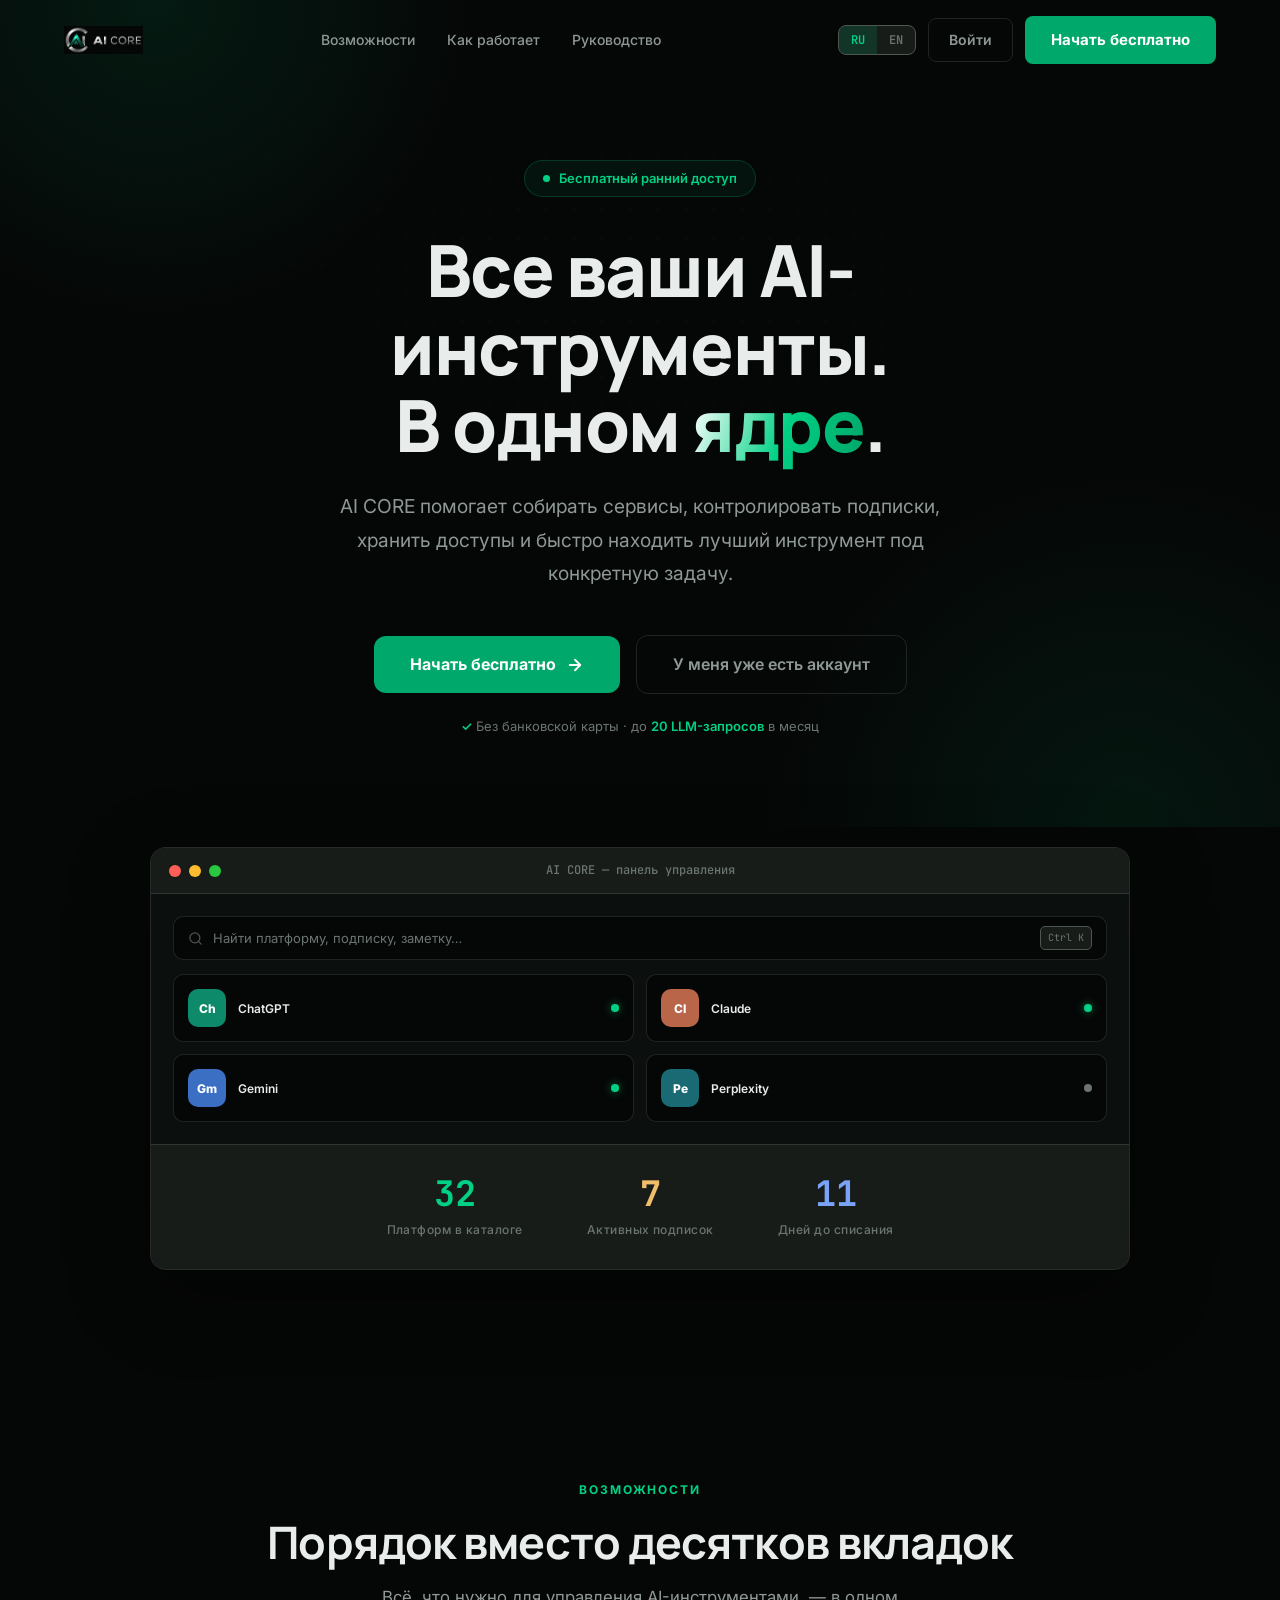
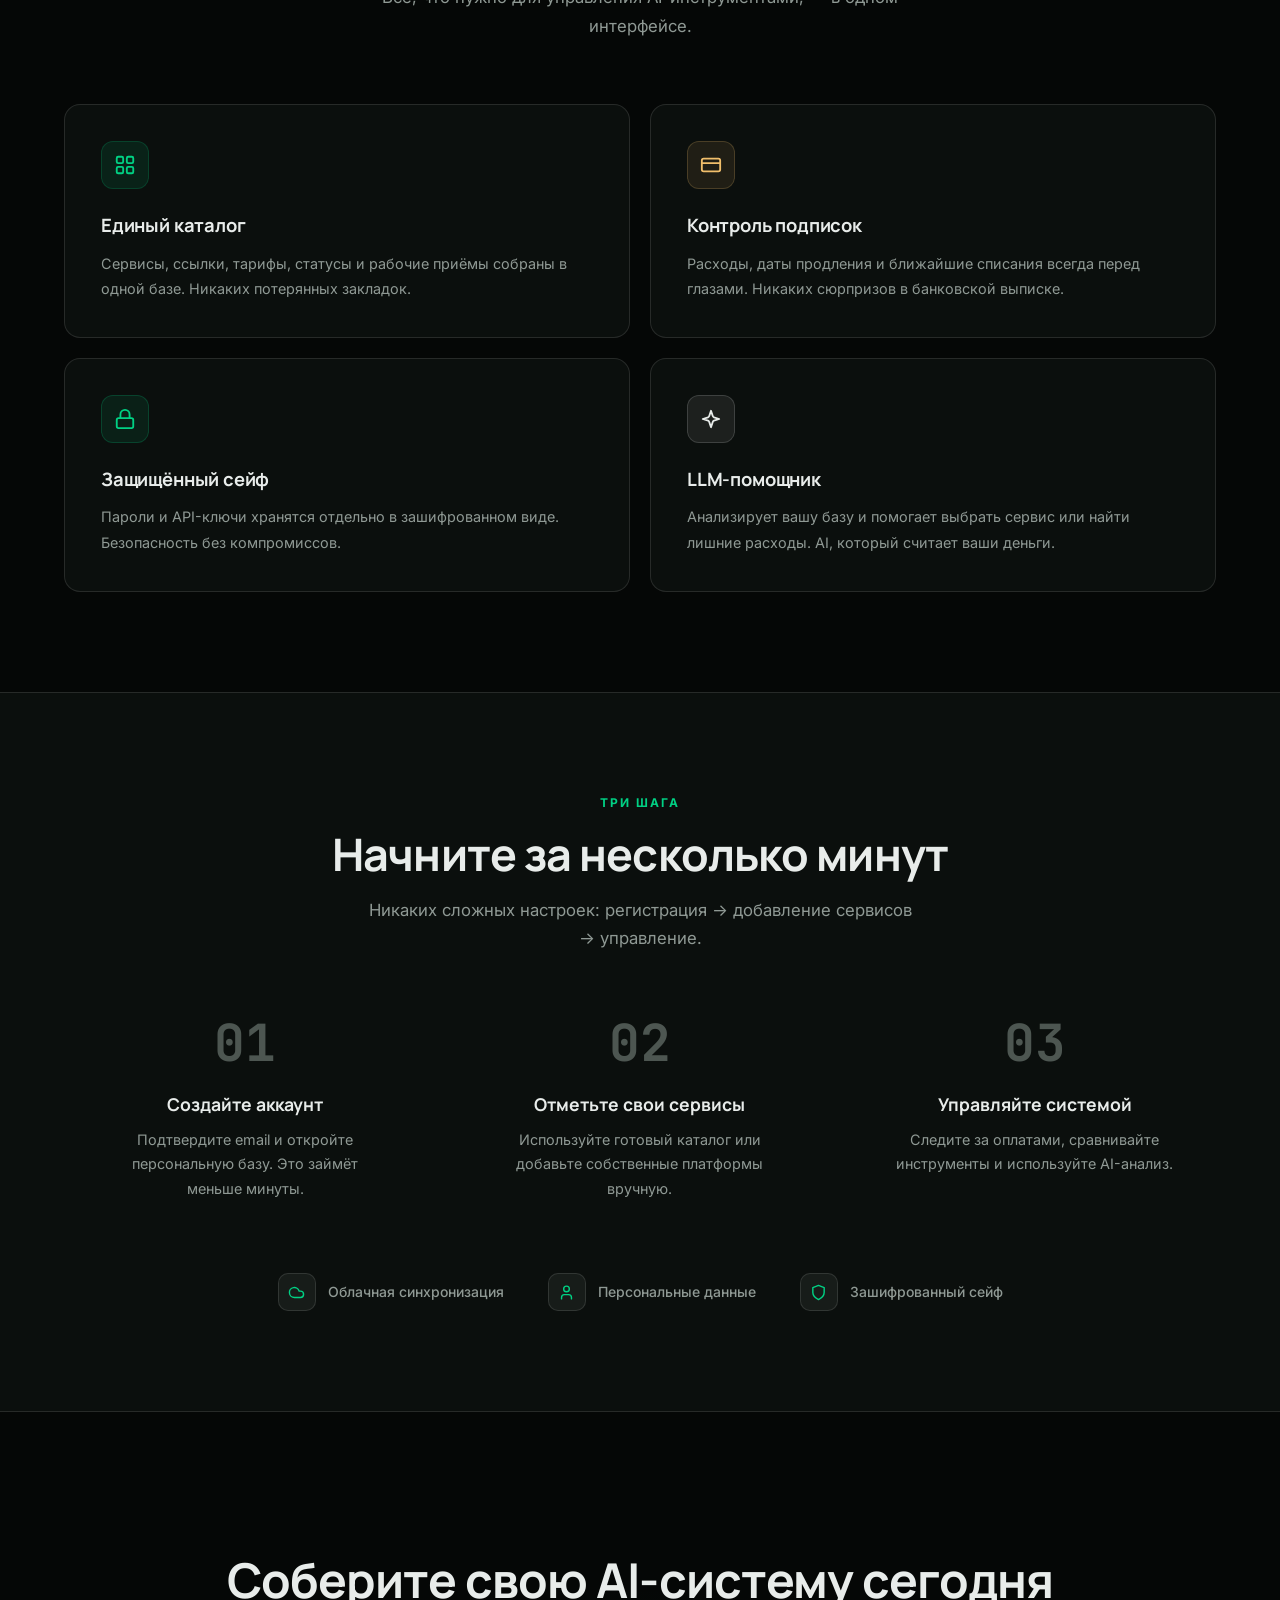
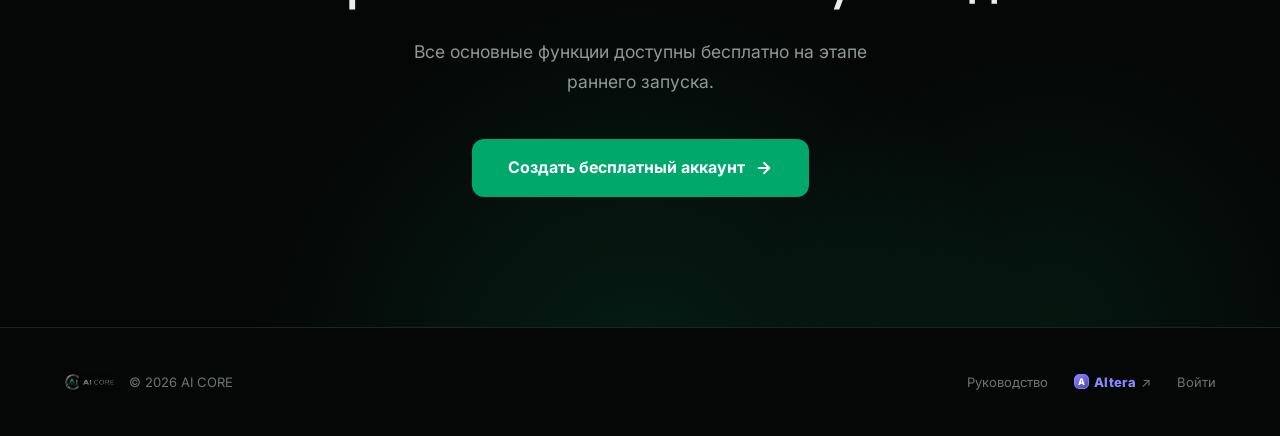
==== commit 943c03be: "Кредит разработчика в подвалах: фирменный ло kup ALTERA вместо текстовой ссылки - Плашка «A» с лаван" ====
--- a/index.html
+++ b/index.html
@@ -292,6 +292,12 @@
 .footer-links { display: flex; gap: 26px; }
 .footer-links a { font-size: 13px; color: var(--text-muted); text-decoration: none; transition: color var(--transition); }
 .footer-links a:hover { color: var(--text-secondary); }
+/* Кредит разработчика ALTERA — фирменный знак и цвет Altera (исключение из палитры AI CORE) */
+.altera-credit { display: inline-flex; align-items: center; gap: 5px; text-decoration: none; }
+.altera-credit .a-mark { width: 15px; height: 15px; flex: none; display: grid; place-items: center; border: 1px solid #817cff; border-radius: 5px; background: linear-gradient(145deg, #8b87ff, #4d46b9); color: #fff; font-weight: 800; font-size: 9px; line-height: 1; }
+.altera-credit b { color: #8b87ff; font-weight: 800; letter-spacing: 0.3px; }
+.altera-credit:hover b { text-decoration: underline; }
+.altera-credit .ext { color: var(--text-muted); font-weight: 400; }
 
 /* ── Мобильная версия ──────────────────────────────────────────────── */
 @media (max-width: 768px) {
@@ -526,7 +532,7 @@
       </div>
       <div class="footer-links">
         <a href="guide.html"><span data-lang="ru">Руководство</span><span data-lang="en">Guide</span></a>
-        <a href="altera.html"><span data-lang="ru">Разработка сайта — Altera</span><span data-lang="en">Built by Altera</span></a>
+        <a href="altera.html" class="altera-credit" aria-label="Разработка сайта — Altera"><span class="a-mark" aria-hidden="true">A</span><b>Altera</b><span class="ext" aria-hidden="true">↗</span></a>
         <a href="login.html?view=login"><span data-lang="ru">Войти</span><span data-lang="en">Log in</span></a>
       </div>
     </div>
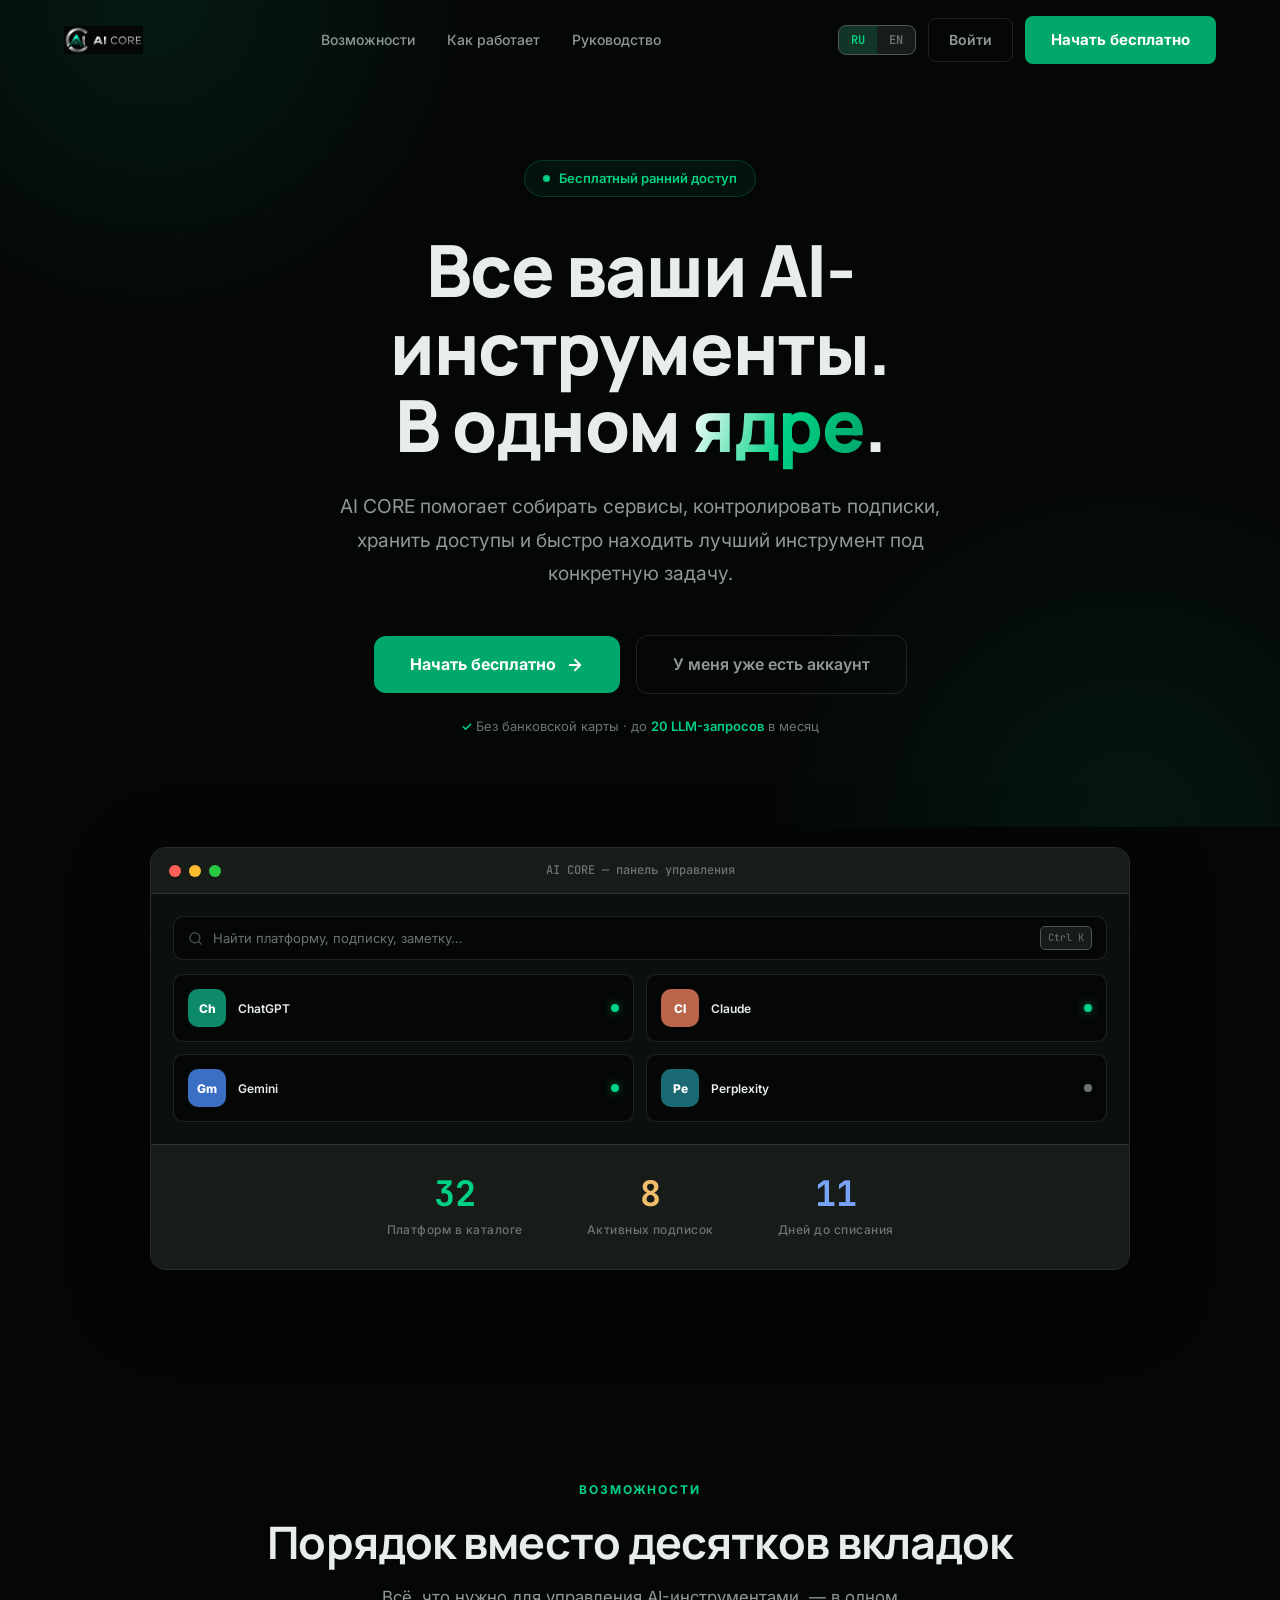
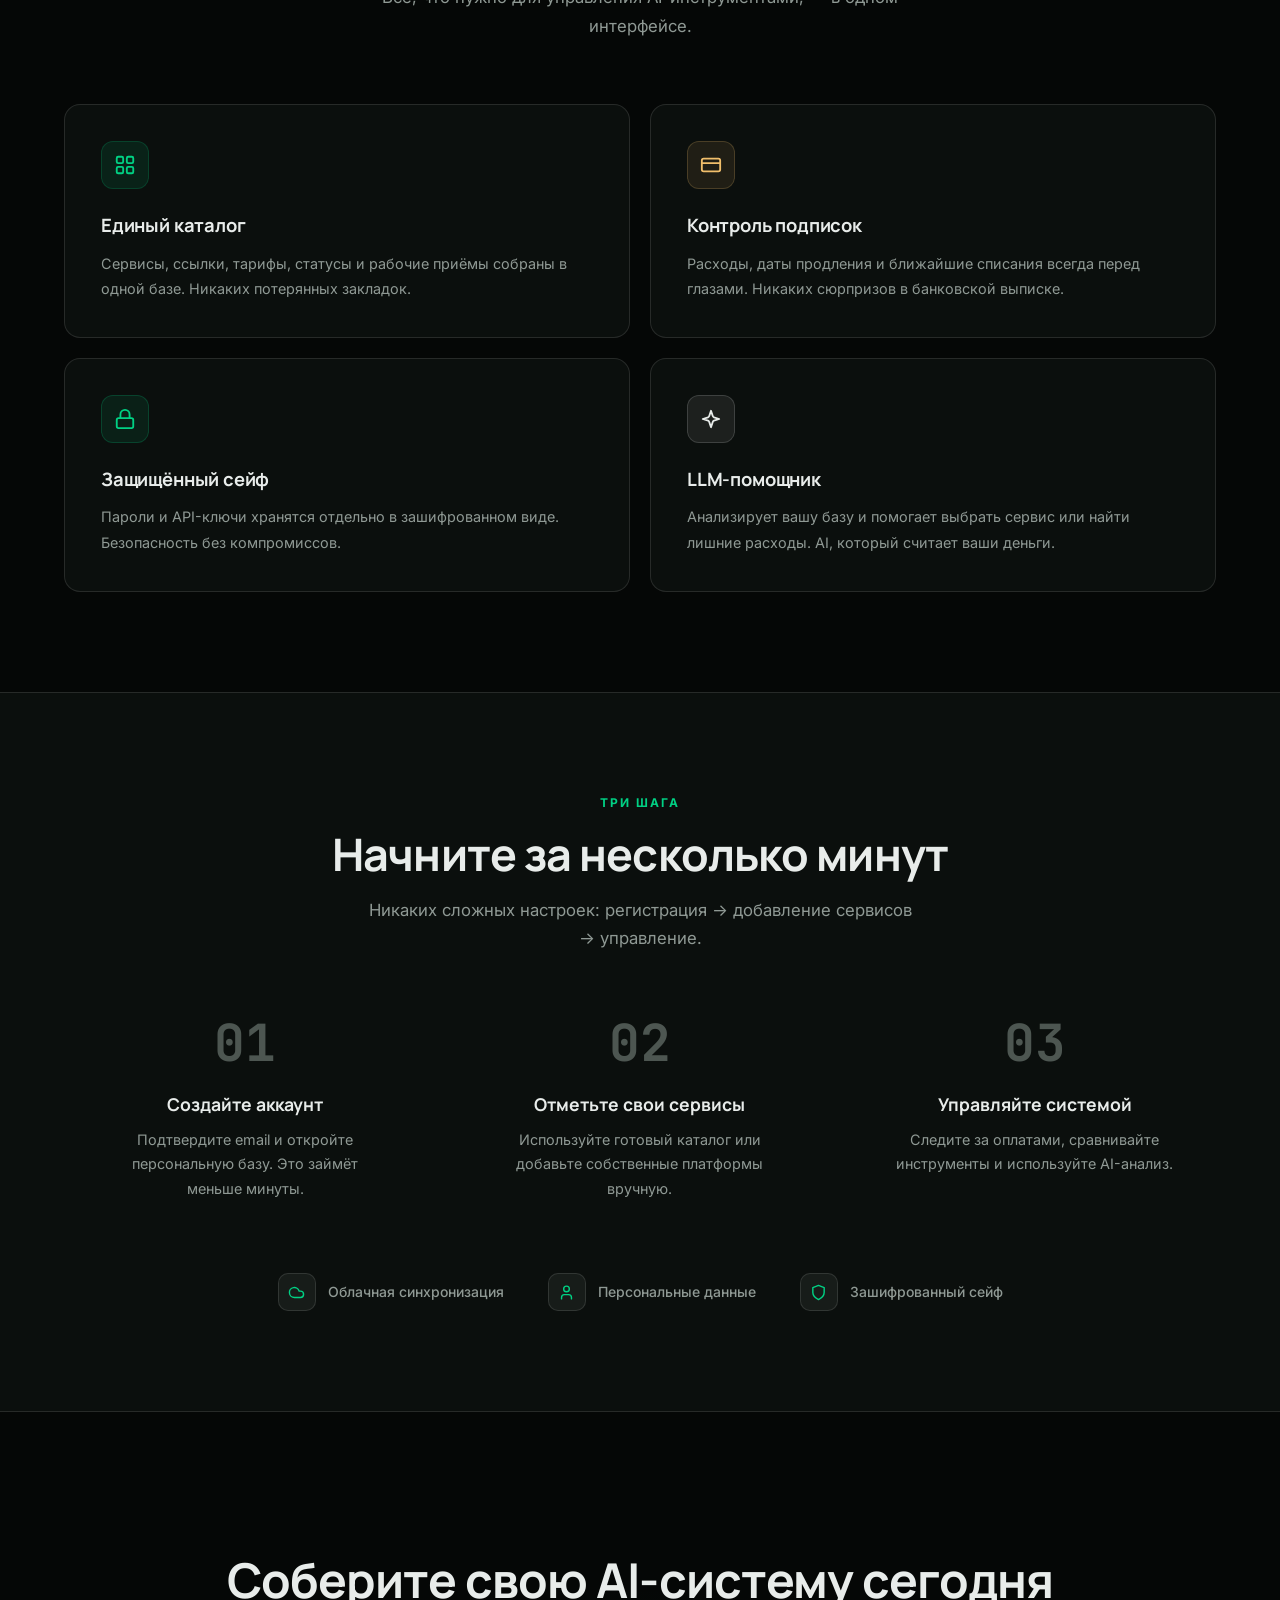
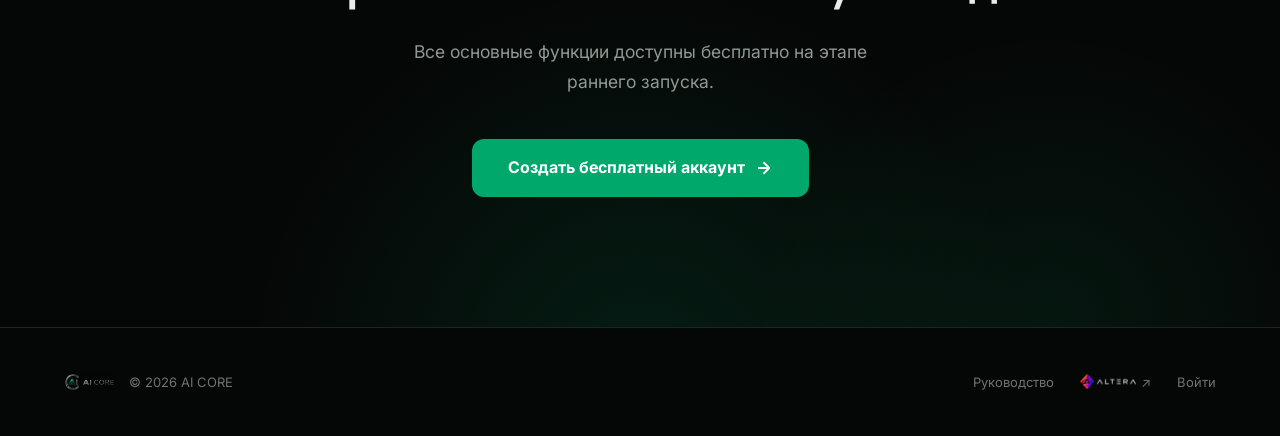
==== commit bf1b0821: "Кредит ALTERA: настоящий логотип и ссылка на лендинг студии - В подвалах вместо CSS-знака — горизонт" ====
--- a/index.html
+++ b/index.html
@@ -292,11 +292,10 @@
 .footer-links { display: flex; gap: 26px; }
 .footer-links a { font-size: 13px; color: var(--text-muted); text-decoration: none; transition: color var(--transition); }
 .footer-links a:hover { color: var(--text-secondary); }
-/* Кредит разработчика ALTERA — фирменный знак и цвет Altera (исключение из палитры AI CORE) */
+/* Кредит разработчика ALTERA — фирменный логотип Altera (исключение из палитры AI CORE) */
 .altera-credit { display: inline-flex; align-items: center; gap: 5px; text-decoration: none; }
-.altera-credit .a-mark { width: 15px; height: 15px; flex: none; display: grid; place-items: center; border: 1px solid #817cff; border-radius: 5px; background: linear-gradient(145deg, #8b87ff, #4d46b9); color: #fff; font-weight: 800; font-size: 9px; line-height: 1; }
-.altera-credit b { color: #8b87ff; font-weight: 800; letter-spacing: 0.3px; }
-.altera-credit:hover b { text-decoration: underline; }
+.altera-credit img { height: 15px; width: auto; display: block; }
+.altera-credit:hover img { opacity: 0.85; }
 .altera-credit .ext { color: var(--text-muted); font-weight: 400; }
 
 /* ── Мобильная версия ──────────────────────────────────────────────── */
@@ -532,7 +531,7 @@
       </div>
       <div class="footer-links">
         <a href="guide.html"><span data-lang="ru">Руководство</span><span data-lang="en">Guide</span></a>
-        <a href="altera.html" class="altera-credit" aria-label="Разработка сайта — Altera"><span class="a-mark" aria-hidden="true">A</span><b>Altera</b><span class="ext" aria-hidden="true">↗</span></a>
+        <a href="file:///C:/Users/PC/Documents/Z.Ai/ALTERA/ALTERA_Lending/index.html" target="_blank" rel="noopener noreferrer" class="altera-credit" aria-label="Разработка сайта — ALTERA"><img src="assets/ALTERA-logo-horizontal-web.png" alt="ALTERA"><span class="ext" aria-hidden="true">↗</span></a>
         <a href="login.html?view=login"><span data-lang="ru">Войти</span><span data-lang="en">Log in</span></a>
       </div>
     </div>
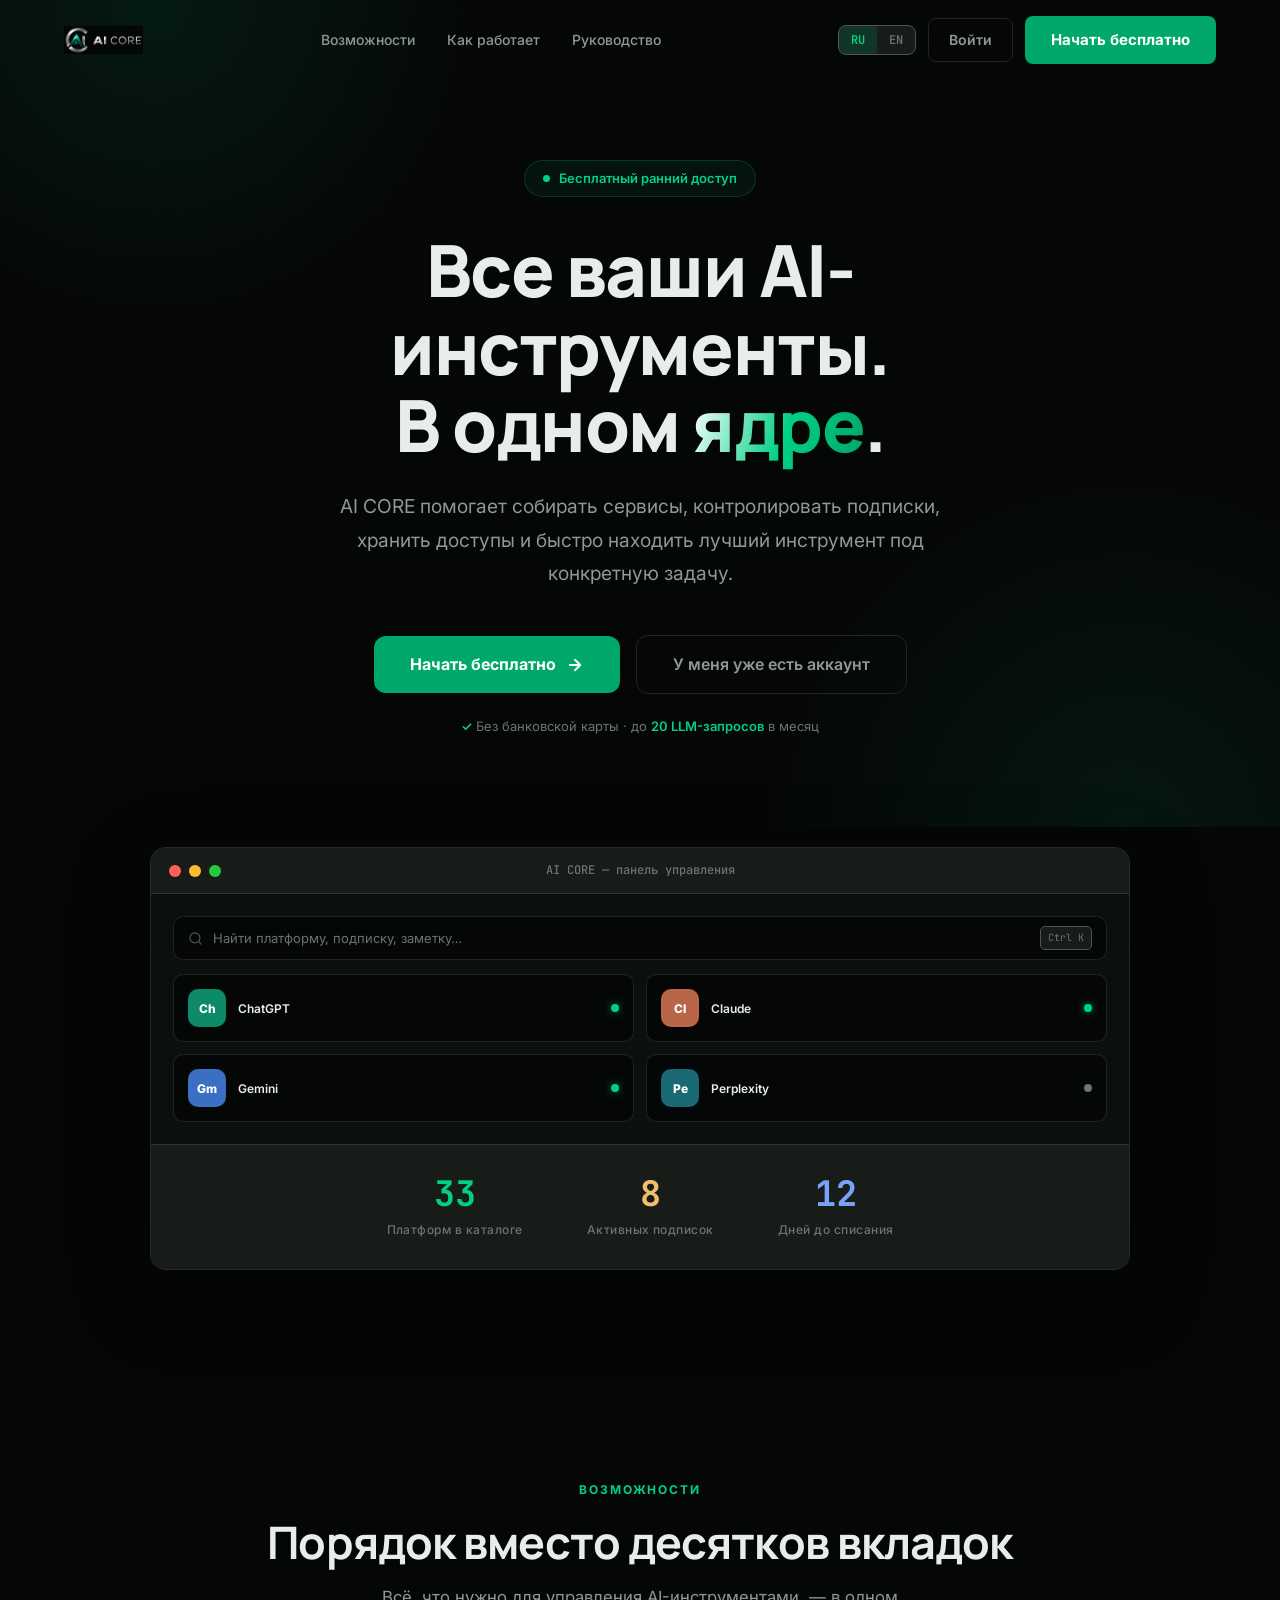
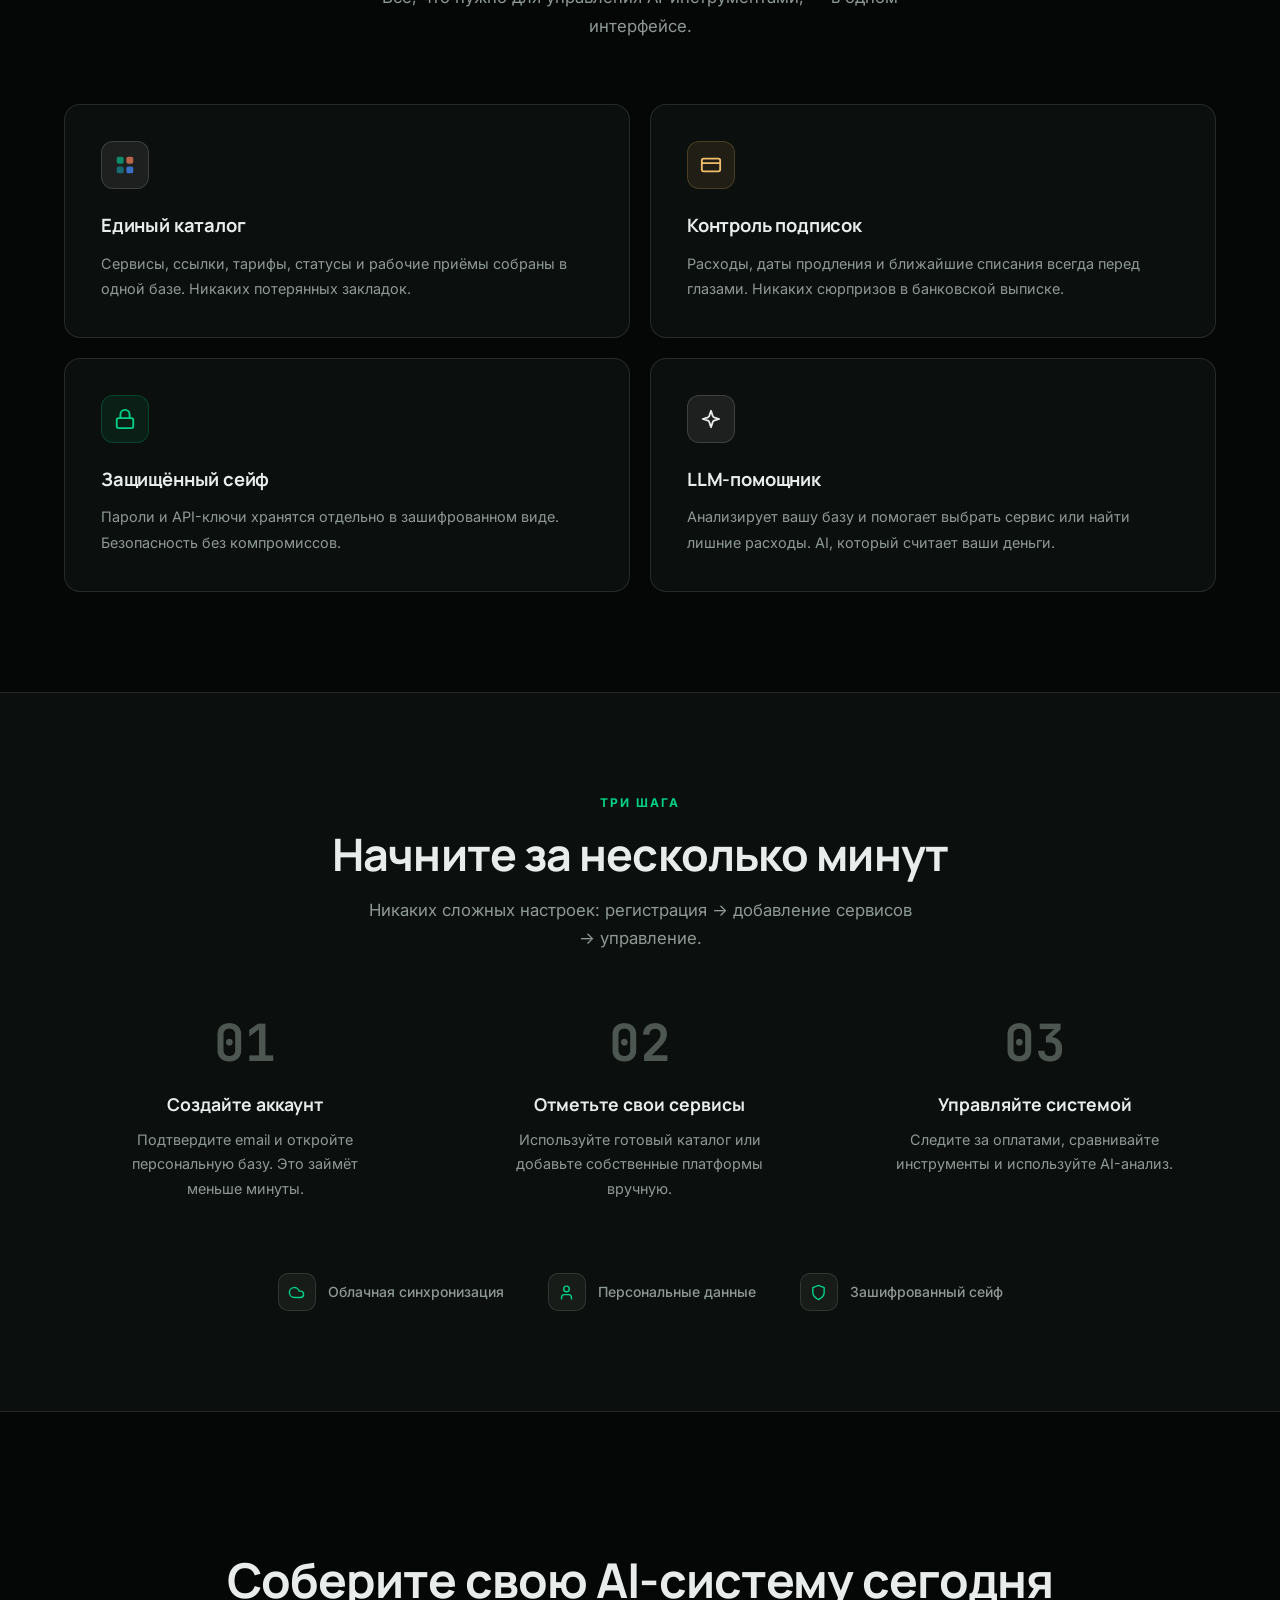
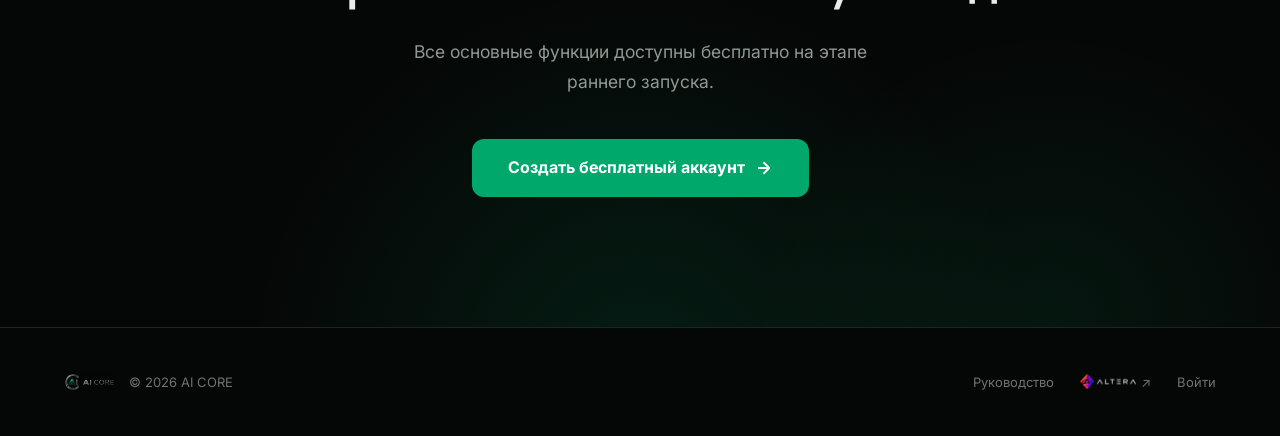
==== commit 769d7099: "Пиктограмма «Единый каталог»: квадраты залиты цветами платформ Четыре квадрата — приглушённые фирмен" ====
--- a/index.html
+++ b/index.html
@@ -247,7 +247,7 @@
   width: 48px; height: 48px; border-radius: 12px; display: grid; place-items: center;
   margin-bottom: 22px; border: 1px solid;
 }
-.feature-icon.catalog { background: rgba(0, 168, 107, 0.12); border-color: rgba(0, 168, 107, 0.24); color: var(--accent-light); }
+.feature-icon.catalog { background: rgba(232, 236, 234, 0.08); border-color: rgba(232, 236, 234, 0.16); }
 .feature-icon.billing { background: rgba(240, 190, 107, 0.09); border-color: rgba(240, 190, 107, 0.2); color: var(--orange); }
 .feature-icon.vault { background: rgba(0, 209, 132, 0.09); border-color: rgba(0, 209, 132, 0.2); color: var(--ok); }
 .feature-icon.ai { background: rgba(232, 236, 234, 0.08); border-color: rgba(232, 236, 234, 0.16); color: var(--text); }
@@ -431,7 +431,7 @@
     <div class="features-grid">
       <div class="feature-card reveal">
         <div class="feature-icon catalog">
-          <svg width="22" height="22" viewBox="0 0 24 24" fill="none" stroke="currentColor" stroke-width="2" stroke-linecap="round" stroke-linejoin="round"><rect x="3" y="3" width="7" height="7" rx="1.5"/><rect x="14" y="3" width="7" height="7" rx="1.5"/><rect x="14" y="14" width="7" height="7" rx="1.5"/><rect x="3" y="14" width="7" height="7" rx="1.5"/></svg>
+          <svg width="22" height="22" viewBox="0 0 24 24" fill="none" aria-hidden="true"><rect x="3" y="3" width="7.5" height="7.5" rx="2" fill="#0D8A6A"/><rect x="13.5" y="3" width="7.5" height="7.5" rx="2" fill="#B8654A"/><rect x="13.5" y="13.5" width="7.5" height="7.5" rx="2" fill="#3A6FC4"/><rect x="3" y="13.5" width="7.5" height="7.5" rx="2" fill="#1A6A74"/></svg>
         </div>
         <h3 data-lang="ru">Единый каталог</h3><h3 data-lang="en">Unified catalog</h3>
         <p data-lang="ru">Сервисы, ссылки, тарифы, статусы и рабочие приёмы собраны в одной базе. Никаких потерянных закладок.</p>
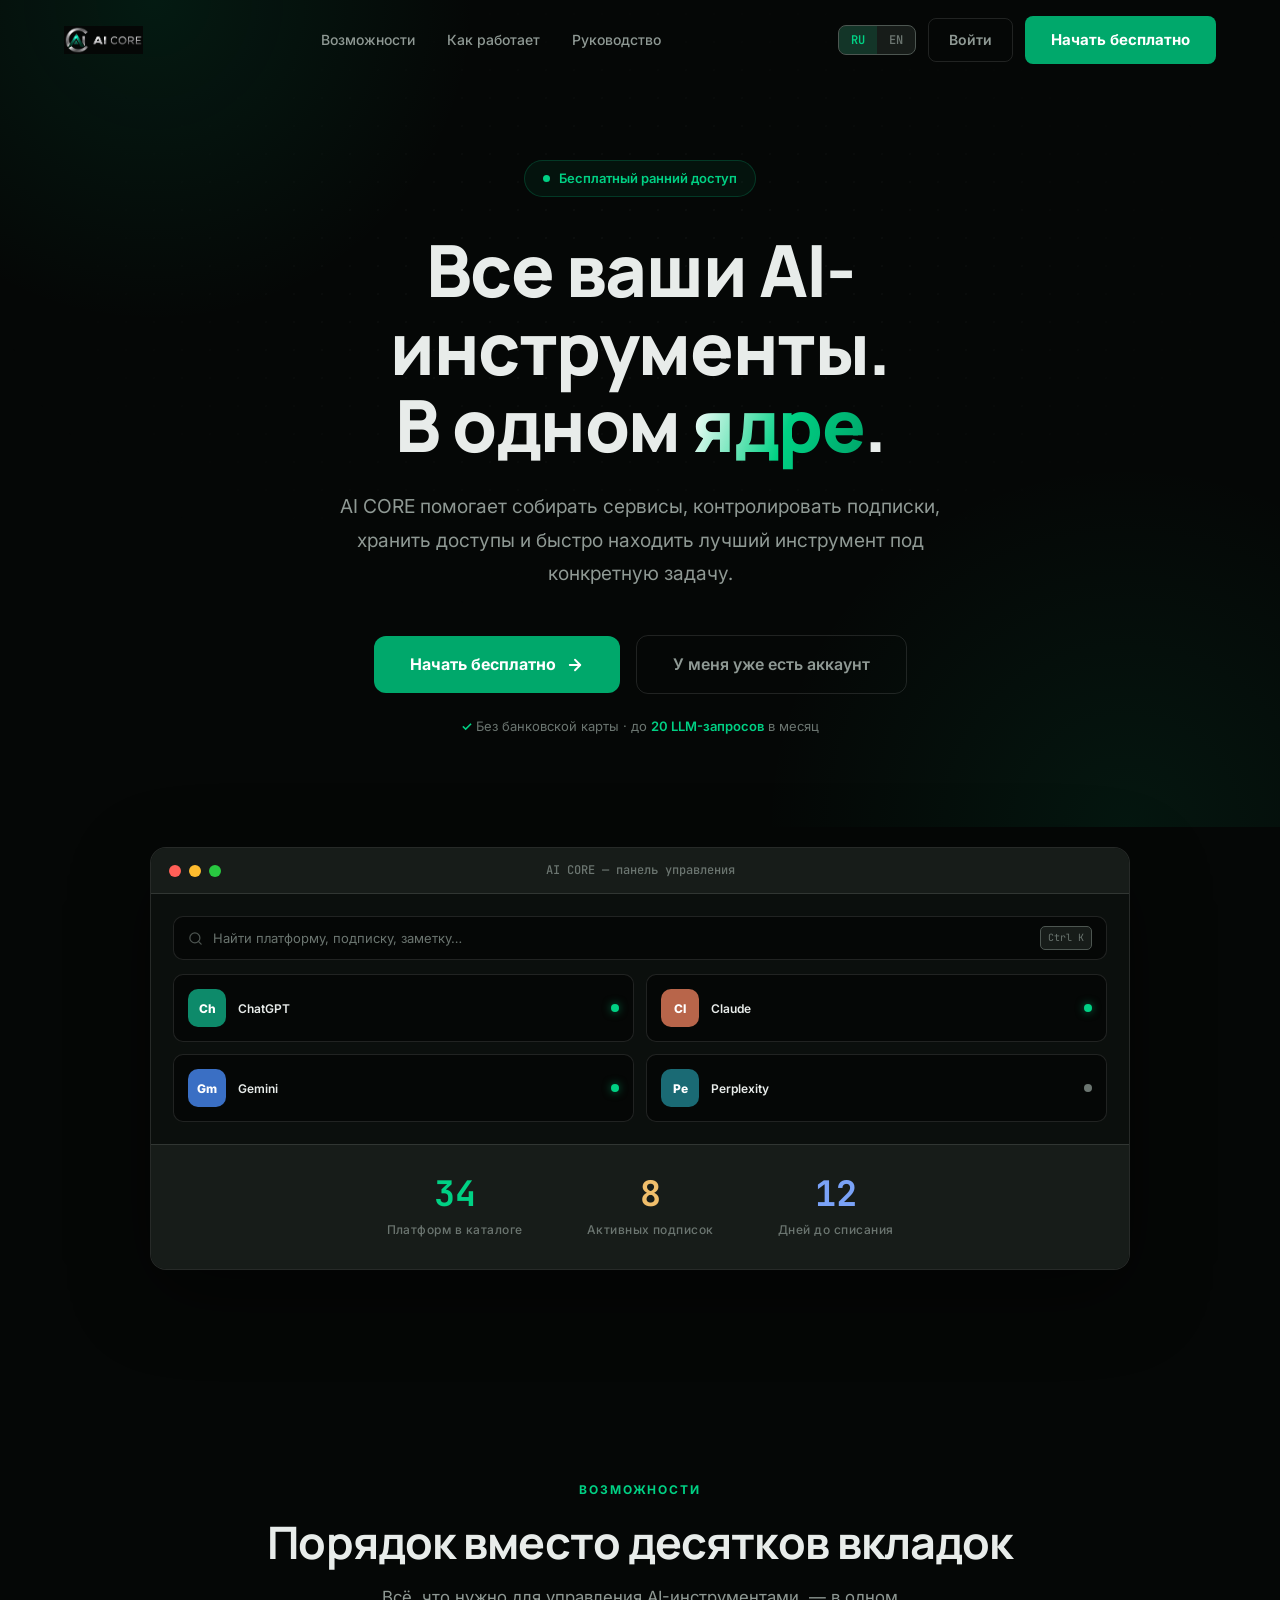
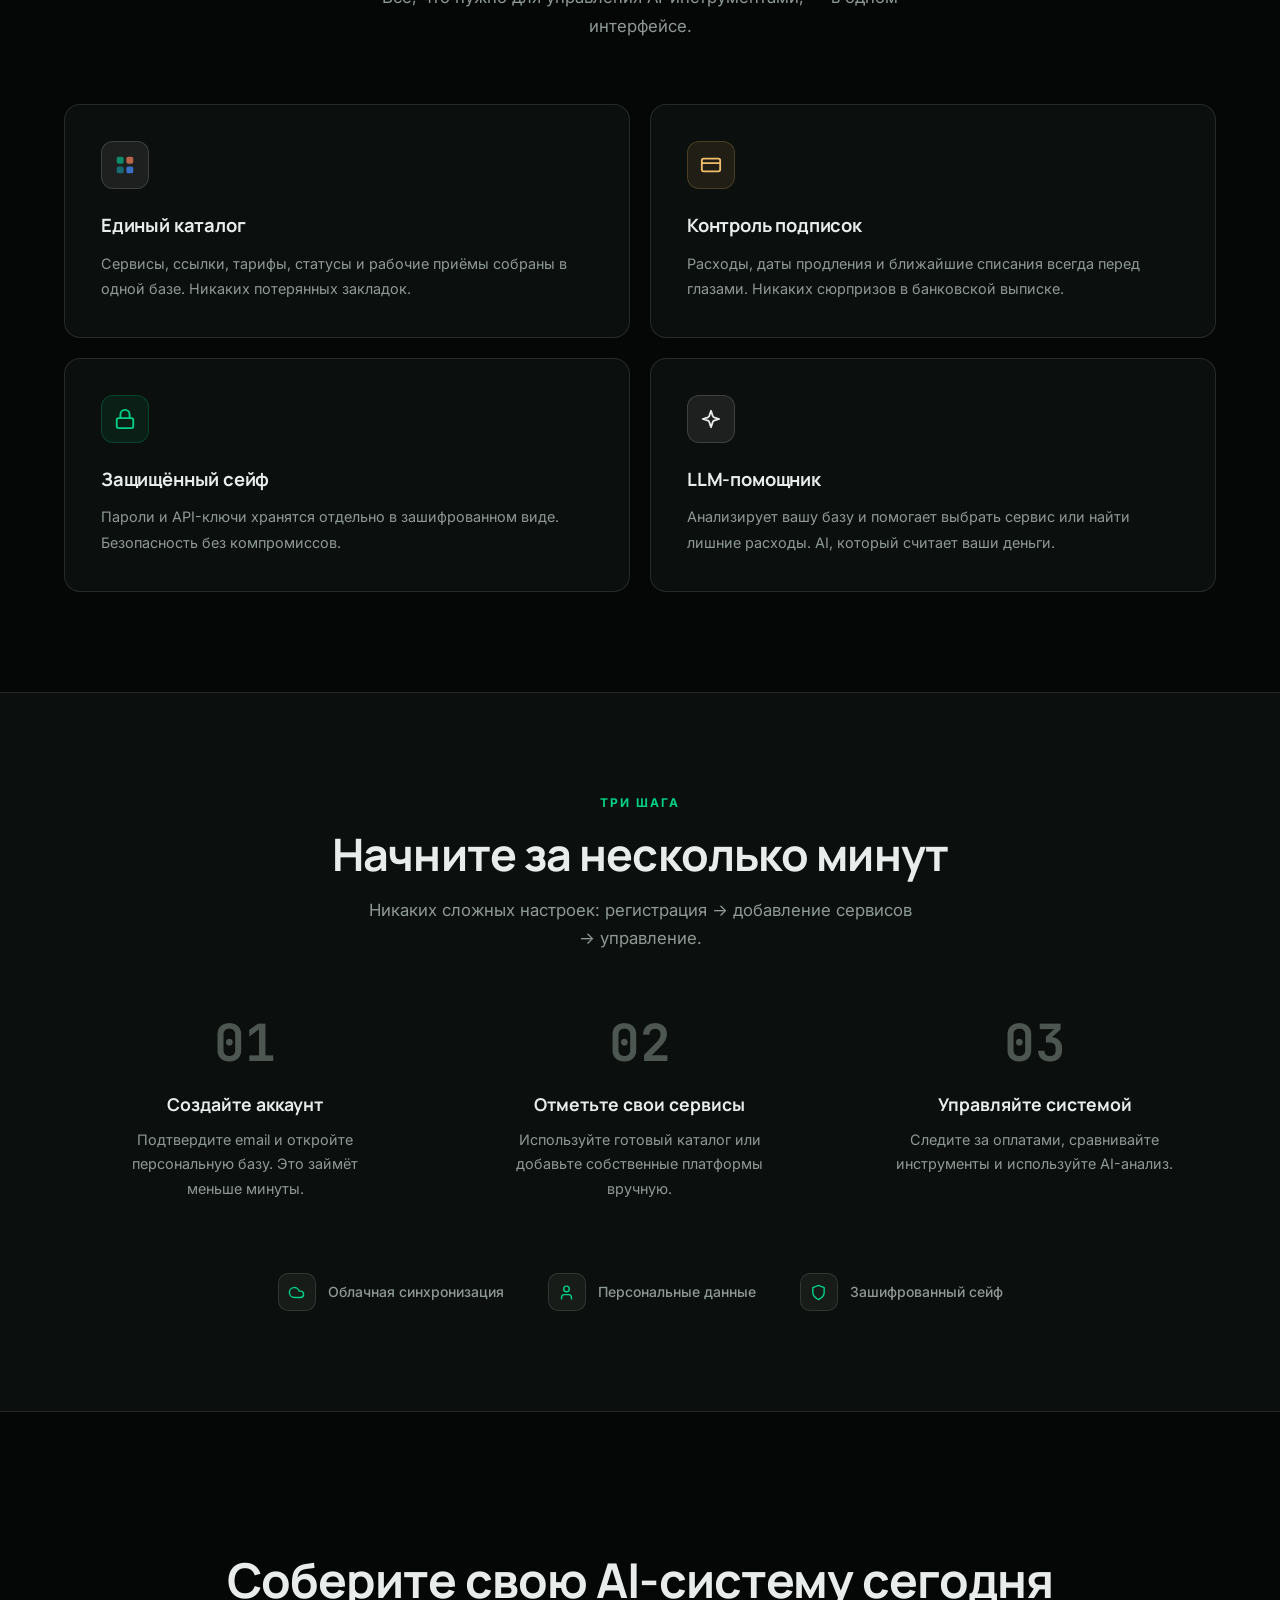
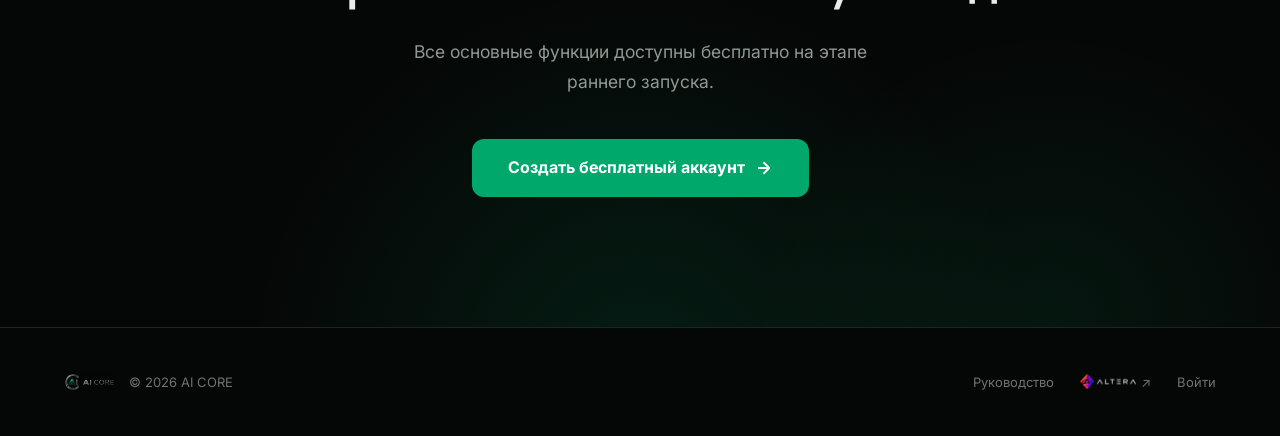
==== commit 4a3edabb: "og:url и og:image — на основной домен base-ai-platform.vercel.app" ====
--- a/index.html
+++ b/index.html
@@ -12,9 +12,9 @@
 <link rel="apple-touch-icon" href="assets/AI-CORE-apple-touch.png">
 <meta property="og:title" content="AI CORE — управляйте AI-инструментами в одном месте">
 <meta property="og:description" content="Сервисы, подписки, доступы и рабочие приёмы — всё в одном ядре.">
-<meta property="og:image" content="assets/AI-CORE-og-image.png">
+<meta property="og:image" content="https://base-ai-platform.vercel.app/assets/AI-CORE-og-image.png">
 <meta property="og:type" content="website">
-<meta property="og:url" content="https://vladimir-ing.github.io/Base_AI_platform/">
+<meta property="og:url" content="https://base-ai-platform.vercel.app/">
 <link rel="preconnect" href="https://fonts.googleapis.com">
 <link rel="preconnect" href="https://fonts.gstatic.com" crossorigin>
 <link href="https://fonts.googleapis.com/css2?family=Manrope:wght@600;700;800&family=Inter:wght@400;500;600;700;800;900&family=JetBrains+Mono:wght@500;700&display=swap" rel="stylesheet">
@@ -531,7 +531,7 @@
       </div>
       <div class="footer-links">
         <a href="guide.html"><span data-lang="ru">Руководство</span><span data-lang="en">Guide</span></a>
-        <a href="file:///C:/Users/PC/Documents/Z.Ai/ALTERA/ALTERA_Lending/index.html" target="_blank" rel="noopener noreferrer" class="altera-credit" aria-label="Разработка сайта — ALTERA"><img src="assets/ALTERA-logo-horizontal-web.png" alt="ALTERA"><span class="ext" aria-hidden="true">↗</span></a>
+        <a href="https://altera-tau.vercel.app/" target="_blank" rel="noopener noreferrer" class="altera-credit" aria-label="Разработка сайта — ALTERA"><img src="assets/ALTERA-logo-horizontal-web.png" alt="ALTERA"><span class="ext" aria-hidden="true">↗</span></a>
         <a href="login.html?view=login"><span data-lang="ru">Войти</span><span data-lang="en">Log in</span></a>
       </div>
     </div>
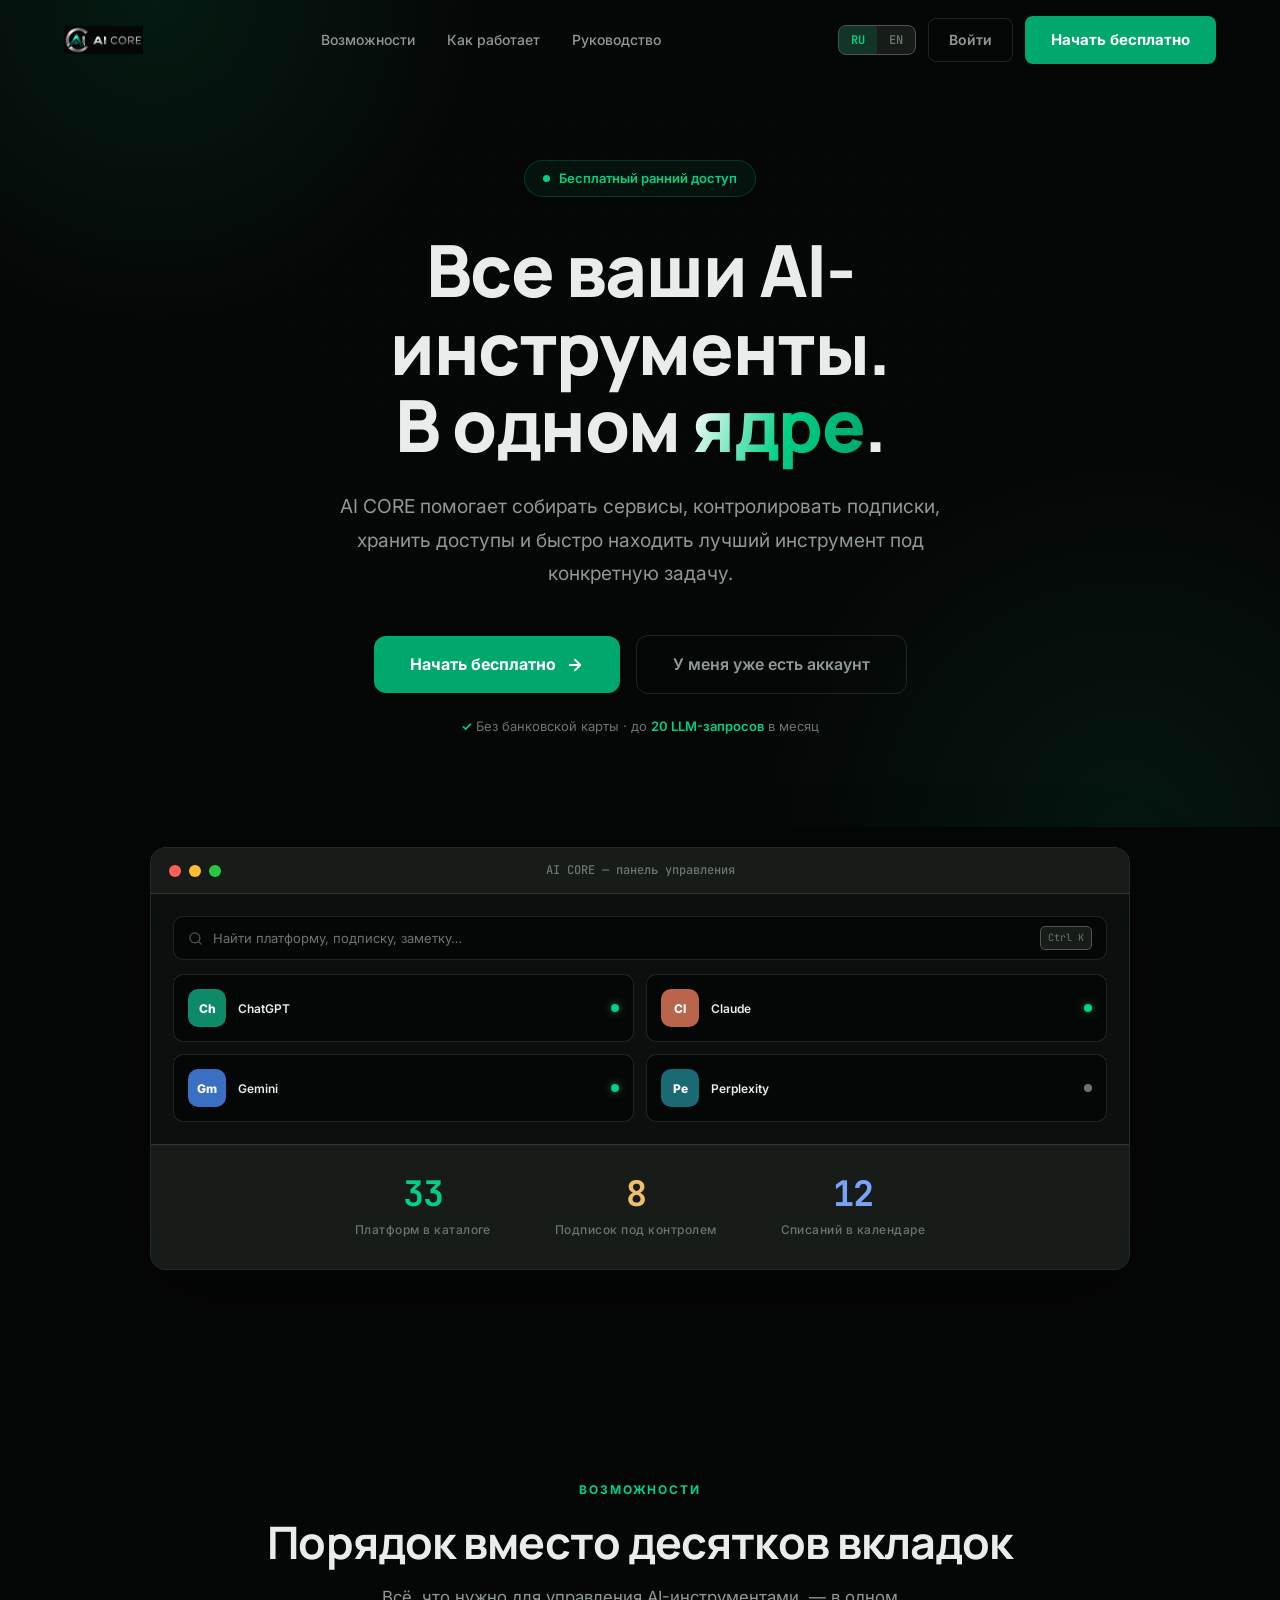
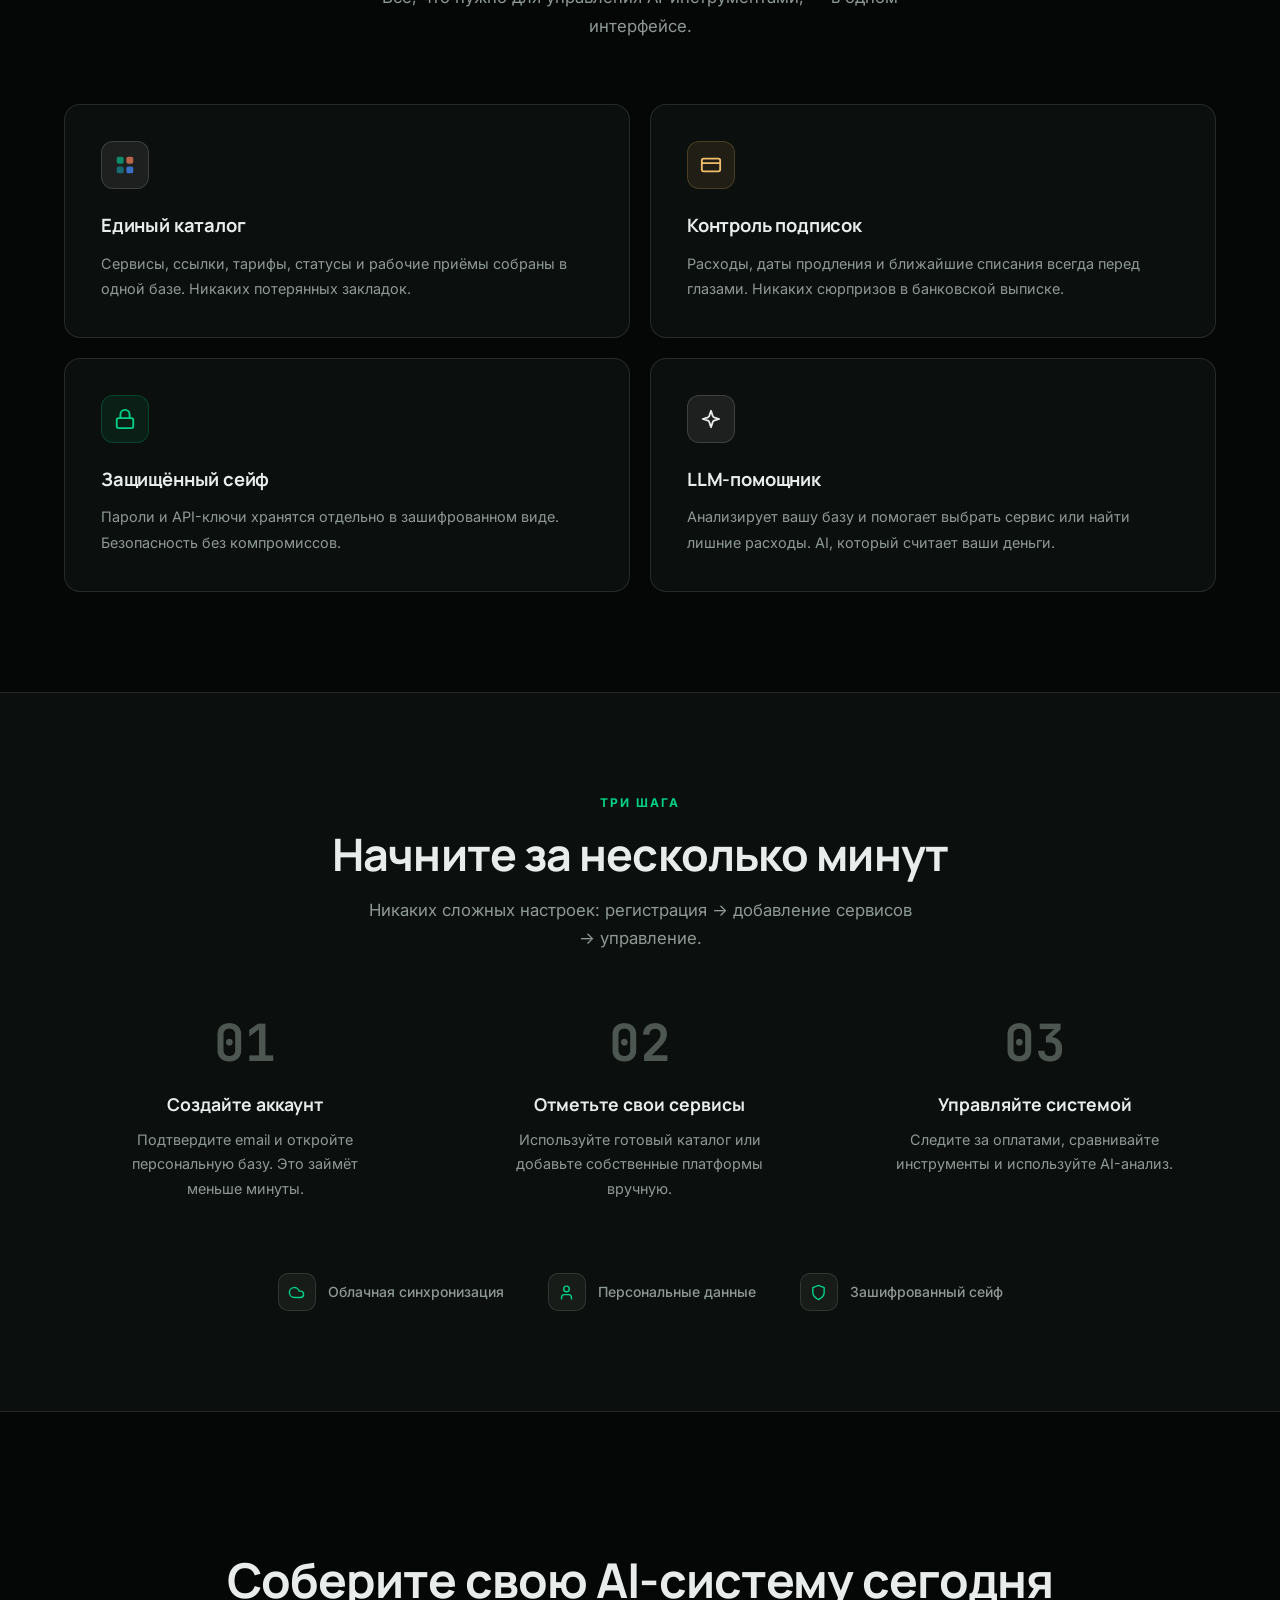
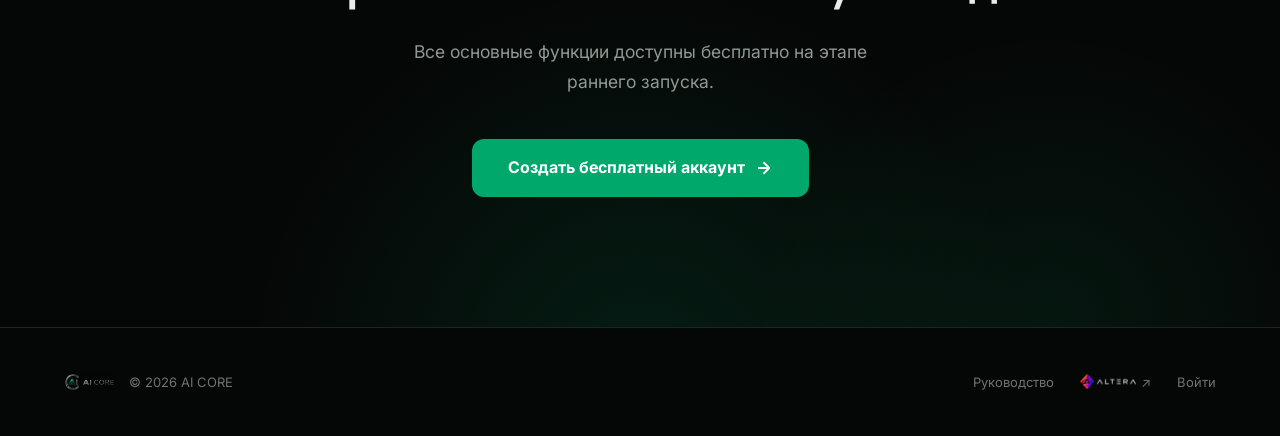
==== commit 7f6a0d62: "Подписи статистики на лендинге: возможности продукта вместо личных данных" ====
--- a/index.html
+++ b/index.html
@@ -408,13 +408,13 @@
         </div>
         <div class="preview-stat">
           <div class="preview-stat-value orange" data-count="8">0</div>
-          <div class="preview-stat-label" data-lang="ru">Активных подписок</div>
-          <div class="preview-stat-label" data-lang="en">Active subscriptions</div>
+          <div class="preview-stat-label" data-lang="ru">Подписок под контролем</div>
+          <div class="preview-stat-label" data-lang="en">Subscriptions tracked</div>
         </div>
         <div class="preview-stat">
           <div class="preview-stat-value blue" data-count="12">0</div>
-          <div class="preview-stat-label" data-lang="ru">Дней до списания</div>
-          <div class="preview-stat-label" data-lang="en">Days until billing</div>
+          <div class="preview-stat-label" data-lang="ru">Списаний в календаре</div>
+          <div class="preview-stat-label" data-lang="en">Charges scheduled</div>
         </div>
       </div>
     </div>
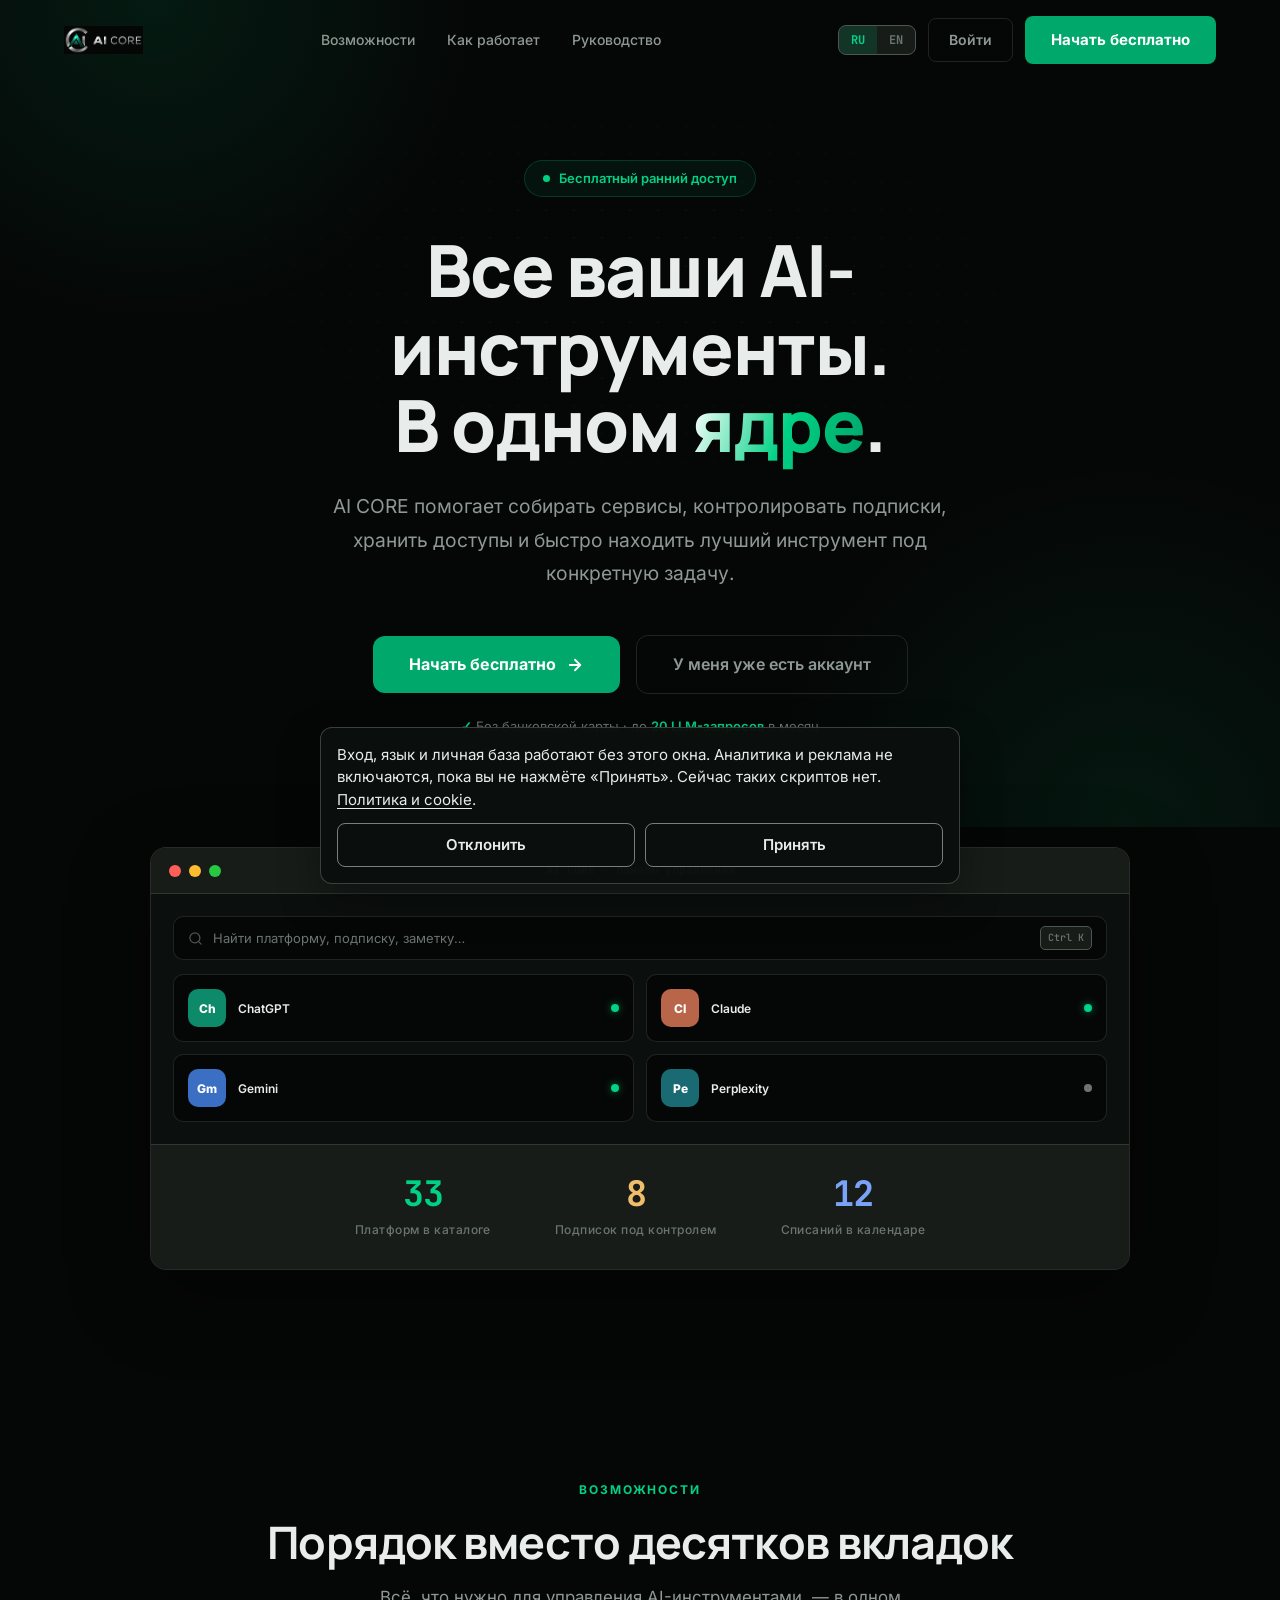
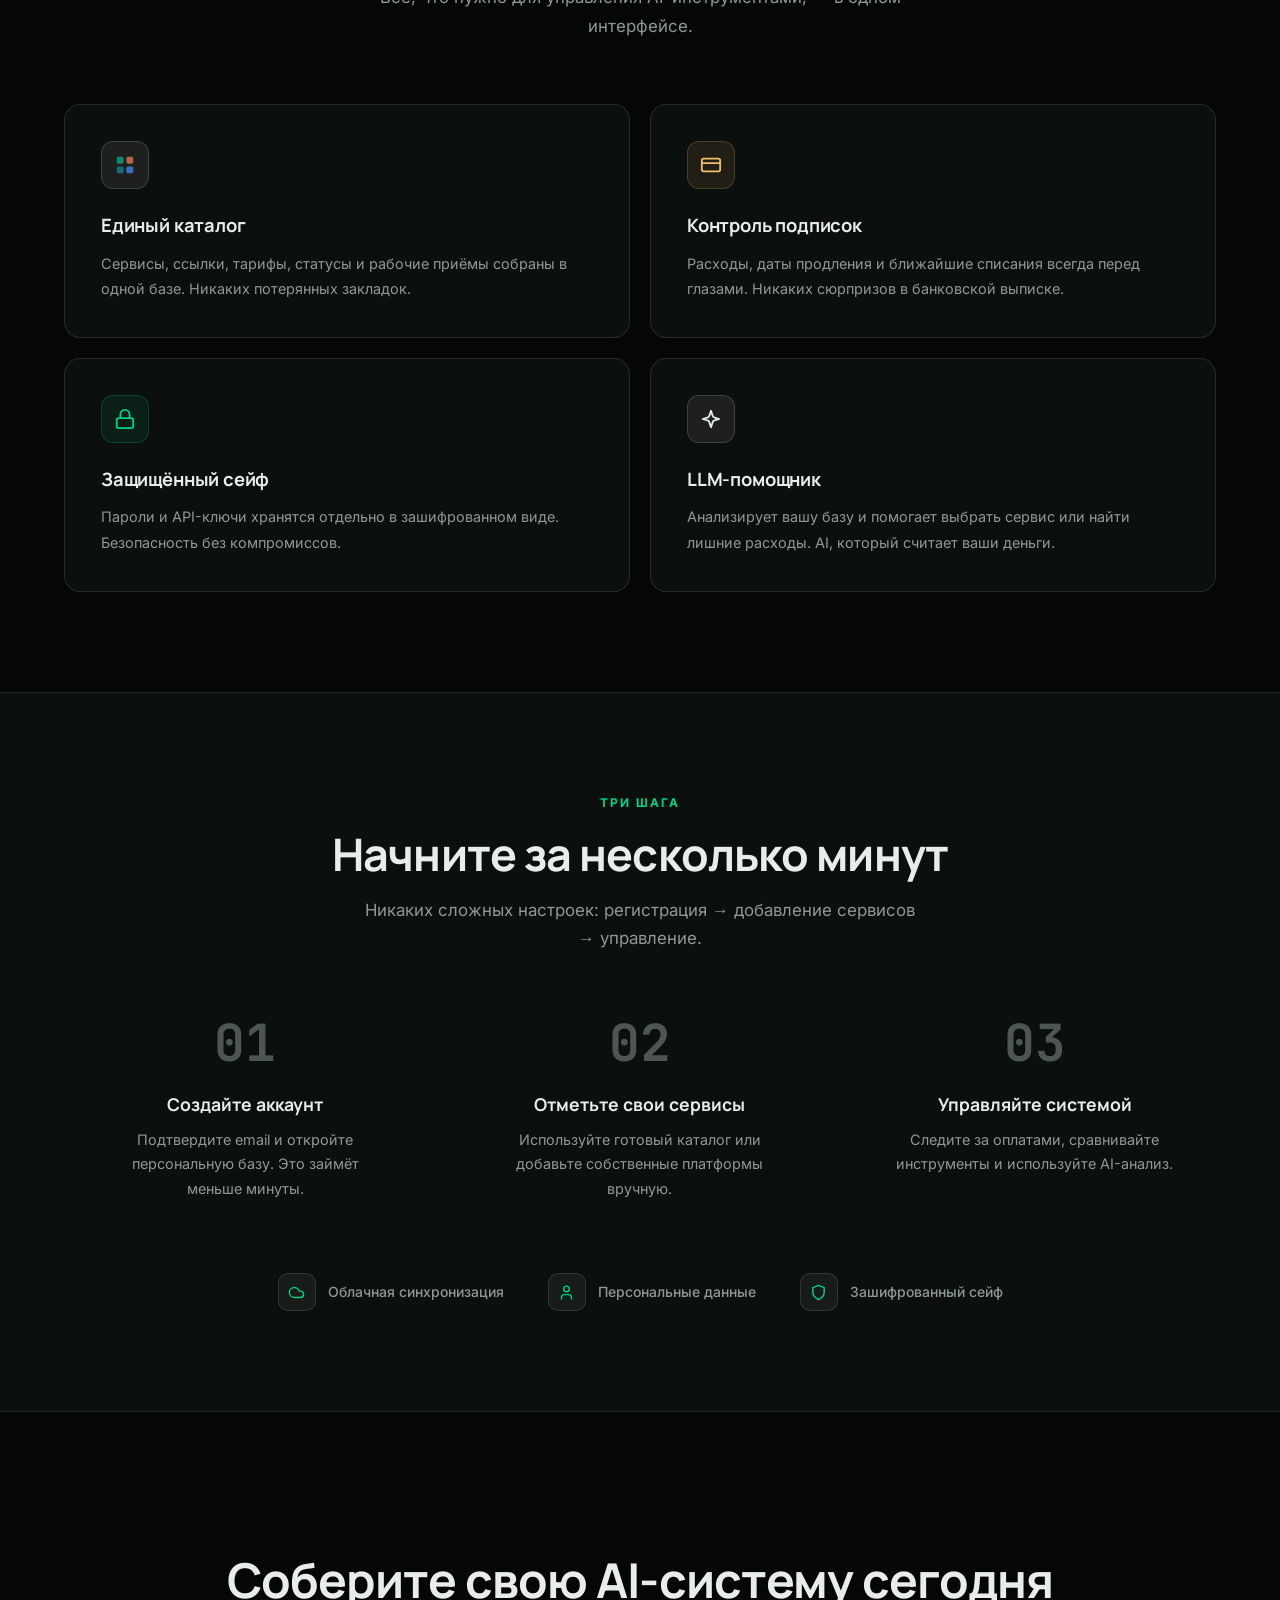
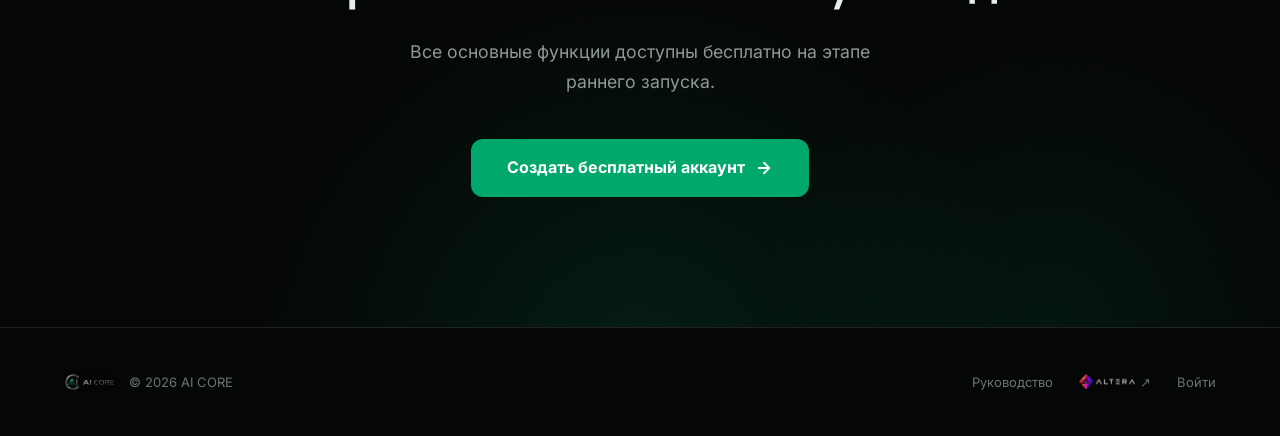
==== commit 96b8dc5c: "Регистрация в AI CORE не проходит без отдельного согласия, база названа как Огайо. Co-authored-by: C" ====
--- a/index.html
+++ b/index.html
@@ -15,9 +15,8 @@
 <meta property="og:image" content="https://base-ai-platform.vercel.app/assets/AI-CORE-og-image.png">
 <meta property="og:type" content="website">
 <meta property="og:url" content="https://base-ai-platform.vercel.app/">
-<link rel="preconnect" href="https://fonts.googleapis.com">
-<link rel="preconnect" href="https://fonts.gstatic.com" crossorigin>
-<link href="https://fonts.googleapis.com/css2?family=Manrope:wght@600;700;800&family=Inter:wght@400;500;600;700;800;900&family=JetBrains+Mono:wght@500;700&display=swap" rel="stylesheet">
+<link rel="stylesheet" href="assets/fonts/faces.css">
+<link rel="stylesheet" href="cookie.css">
 <style>
 *, *::before, *::after { margin: 0; padding: 0; box-sizing: border-box; }
 :root {
@@ -655,5 +654,15 @@
   });
 })();
 </script>
+
+<div id="cookie-banner" class="cookie-banner" data-key="aicore-cookie" hidden>
+  <p>Вход, язык и личная база работают без этого окна. Аналитика и реклама не включаются, пока вы не нажмёте «Принять». Сейчас таких скриптов нет. <a href="privacy.html">Политика и cookie</a>.</p>
+  <div class="cookie-banner__row">
+    <button type="button" data-cookie="reject">Отклонить</button>
+    <button type="button" data-cookie="accept">Принять</button>
+  </div>
+</div>
+<script src="cookie.js" defer></script>
+
 </body>
 </html>
--- a/assets/fonts/faces.css
+++ b/assets/fonts/faces.css
@@ -0,0 +1,13 @@
+/* Шрифты сайта. SIL OFL 1.1. К Google страница не обращается. */
+@font-face{font-family:'Inter';font-style:normal;font-weight:100 900;font-display:swap;src:url(inter-cyrillic.woff2) format('woff2');unicode-range:U+0301,U+0400-045F,U+0490-0491,U+04B0-04B1,U+2116}
+@font-face{font-family:'Inter';font-style:normal;font-weight:100 900;font-display:swap;src:url(inter-latin.woff2) format('woff2');unicode-range:U+0000-00FF,U+0131,U+0152-0153,U+02BB-02BC,U+02C6,U+02DA,U+02DC,U+0304,U+0308,U+0329,U+2000-206F,U+20AC,U+2122,U+2191,U+2193,U+2212,U+2215,U+FEFF,U+FFFD}
+@font-face{font-family:'Manrope';font-style:normal;font-weight:600;font-display:swap;src:url(manrope-cyrillic-600-normal.woff2) format('woff2');unicode-range:U+0301,U+0400-045F,U+0490-0491,U+04B0-04B1,U+2116}
+@font-face{font-family:'Manrope';font-style:normal;font-weight:600;font-display:swap;src:url(manrope-latin-600-normal.woff2) format('woff2');unicode-range:U+0000-00FF,U+0131,U+0152-0153,U+02BB-02BC,U+02C6,U+02DA,U+02DC,U+0304,U+0308,U+0329,U+2000-206F,U+20AC,U+2122,U+2191,U+2193,U+2212,U+2215,U+FEFF,U+FFFD}
+@font-face{font-family:'Manrope';font-style:normal;font-weight:700;font-display:swap;src:url(manrope-cyrillic-700-normal.woff2) format('woff2');unicode-range:U+0301,U+0400-045F,U+0490-0491,U+04B0-04B1,U+2116}
+@font-face{font-family:'Manrope';font-style:normal;font-weight:700;font-display:swap;src:url(manrope-latin-700-normal.woff2) format('woff2');unicode-range:U+0000-00FF,U+0131,U+0152-0153,U+02BB-02BC,U+02C6,U+02DA,U+02DC,U+0304,U+0308,U+0329,U+2000-206F,U+20AC,U+2122,U+2191,U+2193,U+2212,U+2215,U+FEFF,U+FFFD}
+@font-face{font-family:'Manrope';font-style:normal;font-weight:800;font-display:swap;src:url(manrope-cyrillic-800-normal.woff2) format('woff2');unicode-range:U+0301,U+0400-045F,U+0490-0491,U+04B0-04B1,U+2116}
+@font-face{font-family:'Manrope';font-style:normal;font-weight:800;font-display:swap;src:url(manrope-latin-800-normal.woff2) format('woff2');unicode-range:U+0000-00FF,U+0131,U+0152-0153,U+02BB-02BC,U+02C6,U+02DA,U+02DC,U+0304,U+0308,U+0329,U+2000-206F,U+20AC,U+2122,U+2191,U+2193,U+2212,U+2215,U+FEFF,U+FFFD}
+@font-face{font-family:'JetBrains Mono';font-style:normal;font-weight:500;font-display:swap;src:url(jetbrains-mono-cyrillic-500-normal.woff2) format('woff2');unicode-range:U+0301,U+0400-045F,U+0490-0491,U+04B0-04B1,U+2116}
+@font-face{font-family:'JetBrains Mono';font-style:normal;font-weight:500;font-display:swap;src:url(jetbrains-mono-latin-500-normal.woff2) format('woff2');unicode-range:U+0000-00FF,U+0131,U+0152-0153,U+02BB-02BC,U+02C6,U+02DA,U+02DC,U+0304,U+0308,U+0329,U+2000-206F,U+20AC,U+2122,U+2191,U+2193,U+2212,U+2215,U+FEFF,U+FFFD}
+@font-face{font-family:'JetBrains Mono';font-style:normal;font-weight:700;font-display:swap;src:url(jetbrains-mono-cyrillic-700-normal.woff2) format('woff2');unicode-range:U+0301,U+0400-045F,U+0490-0491,U+04B0-04B1,U+2116}
+@font-face{font-family:'JetBrains Mono';font-style:normal;font-weight:700;font-display:swap;src:url(jetbrains-mono-latin-700-normal.woff2) format('woff2');unicode-range:U+0000-00FF,U+0131,U+0152-0153,U+02BB-02BC,U+02C6,U+02DA,U+02DC,U+0304,U+0308,U+0329,U+2000-206F,U+20AC,U+2122,U+2191,U+2193,U+2212,U+2215,U+FEFF,U+FFFD}
--- a/cookie.css
+++ b/cookie.css
@@ -0,0 +1,9 @@
+.cookie-banner{position:fixed;z-index:80;left:16px;right:16px;bottom:16px;max-width:640px;margin:0 auto;padding:16px;border:1px solid rgba(232,236,234,.22);border-radius:12px;background:rgba(11,15,13,.96);color:#E8ECEA;font:15px/1.5 Inter,Arial,sans-serif;box-shadow:0 16px 40px rgba(0,0,0,.35)}
+.cookie-banner p{margin:0 0 12px}
+.cookie-banner a{color:inherit;text-decoration:underline;text-underline-offset:3px}
+.cookie-banner__row{display:flex;gap:10px}
+.cookie-banner__row button{flex:1 1 0;min-height:44px;border:1px solid rgba(232,236,234,.5);border-radius:8px;background:transparent;color:inherit;font:inherit;font-weight:600;cursor:pointer}
+.cookie-banner__row button:hover{background:rgba(255,255,255,.08)}
+.cookie-banner__row button:focus-visible{outline:2px solid #fff;outline-offset:2px}
+.consent-line{display:flex;gap:10px;align-items:flex-start;margin:14px 0 4px;font-size:14px;line-height:1.45;text-align:left}
+.consent-line input{width:20px;height:20px;margin:2px 0 0;flex:none}
